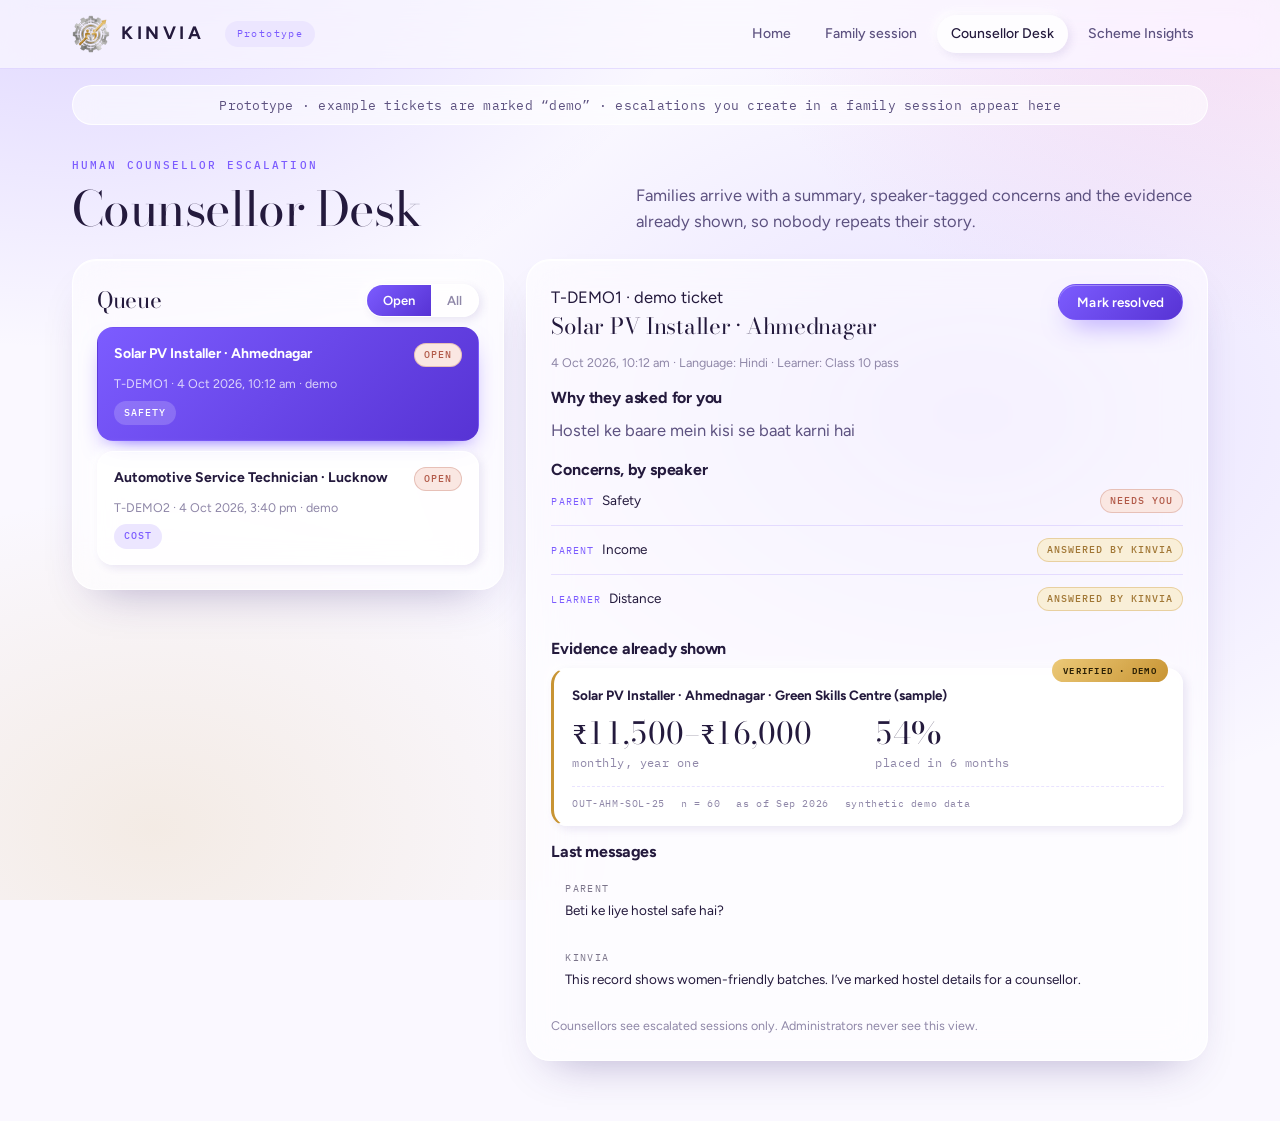
==== frontend/desk.html @ e2ce08ab "feat: Kinvia product site Installable PWA with four surfaces: product overview, family session, coun" ====
<!doctype html>
<html lang="en">
<head>
<meta charset="utf-8">
<meta name="viewport" content="width=device-width, initial-scale=1, viewport-fit=cover">
<title>Counsellor Desk · Kinvia</title>
<meta name="theme-color" content="#7c5cff">
<link rel="icon" href="icon.svg" type="image/svg+xml">
<link rel="apple-touch-icon" href="logo-mark.png">
<link rel="manifest" href="manifest.webmanifest">
<link rel="preconnect" href="https://fonts.googleapis.com">
<link rel="preconnect" href="https://fonts.gstatic.com" crossorigin>
<link rel="stylesheet" href="https://fonts.googleapis.com/css2?family=Bodoni+Moda:ital,opsz,wght@0,6..96,400..600;1,6..96,400..500&family=Figtree:wght@400;500;600;700;800&family=Mukta:wght@400;500;600&family=Tiro+Devanagari+Hindi&family=IBM+Plex+Mono:wght@400;500&display=swap">
<link rel="stylesheet" href="styles.css?v=17">
</head>
<body>
<header class="topbar">
  <div class="wrap">
    <a class="brand" href="index.html" aria-label="Kinvia home"><img src="logo-mark.png" alt="" width="38" height="38"><span class="brand-name">Kinvia</span></a>
    <span class="badge">Prototype</span>
    <nav class="nav" aria-label="Main">
      <a href="index.html">Home</a>
      <a href="try.html">Family session</a>
      <a href="desk.html" aria-current="page">Counsellor Desk</a>
      <a href="insights.html">Scheme Insights</a>
    </nav>
  </div>
</header>
<p class="prototype-note">Prototype · example tickets are marked “demo” · escalations you create in a family session appear here</p>

<main class="wrap">
  <div class="app-head">
    <div><p class="label">Human counsellor escalation</span><h1>Counsellor Desk</h1></div>
    <p class="muted" style="max-width:52ch">Families arrive with a summary, speaker-tagged concerns and the evidence already shown, so nobody repeats their story.</p>
  </div>
  <div class="desk">
    <section class="panel" aria-labelledby="q-h">
      <div style="display:flex;justify-content:space-between;align-items:center;gap:8px;margin-bottom:10px">
        <h2 id="q-h" style="margin:0">Queue</h2>
        <div class="lang-switch" role="group" aria-label="Filter">
          <button type="button" data-filter="open" aria-pressed="true">Open</button>
          <button type="button" data-filter="all" aria-pressed="false">All</button>
        </div>
      </div>
      <div class="tickets" id="tickets"></div>
    </section>
    <section class="panel" id="detail" aria-live="polite"></section>
  </div>
</main>
<script src="data.js?v=10"></script>
<script src="icons.js?v=10"></script>
<script src="desk.js?v=10"></script>
</body>
</html>
---- frontend/styles.css ----
/* ==========================================================================
   Kinvia — design system
   Palette: the lavender / violet direction from the references — soft mesh
   ground, frosted glass, with the warm gold of the Kinvia mark.
   Craft rules that keep it out of template territory:
     · GOLD MEANS VERIFIED. Never decoration.
     · Glass only where something sits behind it.
     · Soft extrude only on things you touch or read a number from.
     · Structure varies — ruled strips, editorial columns, tables — instead
       of ten identical card grids.
   Type: Bodoni Moda (high-contrast display) over Figtree (geometric UI).
   ========================================================================== */
:root {
  /* lavender ground */
  --lav-50:  #faf8ff;
  --lav-100: #f3effd;
  --lav-200: #e9e2fa;
  --lav-300: #d7cbf5;

  /* ink */
  --ink:   #241a3d;
  --ink-2: #5d5280;
  --ink-3: #8f87a8;

  /* on deep violet */
  --pale:   #f4f0ff;
  --pale-2: #c4b8e4;
  --pale-3: #938ab4;

  /* accents */
  --violet:      #7c5cff;
  --violet-deep: #5733d4;
  --violet-soft: #ece6ff;
  --plum-900:    #1b1038;
  --plum-800:    #251648;
  --plum-700:    #33205f;
  --rose:        #e79ad8;
  --rose-soft:   #fcebf8;
  --gold:        #c89433;
  --gold-hi:     #ecc978;
  --gold-soft:   #f9efd8;
  --clay:        #b25a49;
  --clay-soft:   #fae7e2;

  --rule:      rgba(124, 92, 255, .17);
  --rule-dark: rgba(196, 184, 228, .18);

  --display: "Bodoni Moda", "Tiro Devanagari Hindi", Georgia, serif;
  --body: "Figtree", "Mukta", "Noto Sans Devanagari", system-ui, sans-serif;
  --mono: "IBM Plex Mono", ui-monospace, Consolas, monospace;

  --r-sm: 10px;
  --r-md: 16px;
  --r-lg: 24px;
  --r-xl: 34px;
  --gutter: clamp(18px, 4.5vw, 52px);
  --maxw: 1240px;
  --ease: cubic-bezier(.2, .8, .2, 1);

  /* frosted glass — panels with the mesh behind them */
  --glass:        rgba(255, 255, 255, .56);
  --glass-strong: rgba(255, 255, 255, .78);
  --glass-edge:   rgba(255, 255, 255, .9);
  --glass-shadow: inset 0 1px 0 rgba(255,255,255,.85), 0 22px 44px -26px rgba(60, 38, 120, .42);

  /* soft extrude — light top-left, shadow bottom-right */
  --neu:       6px 6px 18px rgba(86, 60, 160, .13), -6px -6px 16px rgba(255, 255, 255, .92);
  --neu-sm:    3px 3px 9px rgba(86, 60, 160, .12), -3px -3px 8px rgba(255, 255, 255, .9);
  --neu-inset: inset 3px 3px 8px rgba(86, 60, 160, .14), inset -3px -3px 8px rgba(255, 255, 255, .86);
}

@media (prefers-color-scheme: dark) {
  :root:not([data-theme="light"]) {
    --lav-50: #140c28; --lav-100: #1a1033; --lav-200: #241744; --lav-300: #33215e;
    --ink: #f0ebff; --ink-2: #bdb0e2; --ink-3: #8d82b2;
    --violet: #a98cff; --violet-deep: #8a68ff; --violet-soft: #2a1a55;
    --rose: #f0abe2; --rose-soft: #3a1f38;
    --gold: #e0b65a; --gold-hi: #f1d79a; --gold-soft: #3a2d12;
    --clay: #d98570; --clay-soft: #3d201b;
    --rule: rgba(169, 140, 255, .22);
    --glass: rgba(52, 34, 104, .5); --glass-strong: rgba(58, 38, 116, .72); --glass-edge: rgba(180, 152, 255, .17);
    --glass-shadow: inset 0 1px 0 rgba(255,255,255,.07), 0 22px 44px -26px rgba(0, 0, 0, .8);
    --neu: 6px 6px 18px rgba(0,0,0,.45), -6px -6px 16px rgba(255,255,255,.035);
    --neu-sm: 3px 3px 9px rgba(0,0,0,.42), -3px -3px 8px rgba(255,255,255,.03);
    --neu-inset: inset 3px 3px 8px rgba(0,0,0,.46), inset -3px -3px 8px rgba(255,255,255,.035);
    color-scheme: dark;
  }
}
:root[data-theme="dark"] {
  --lav-50:#140c28; --lav-100:#1a1033; --lav-200:#241744; --lav-300:#33215e;
  --ink:#f0ebff; --ink-2:#bdb0e2; --ink-3:#8d82b2;
  --violet:#a98cff; --violet-deep:#8a68ff; --violet-soft:#2a1a55;
  --rose:#f0abe2; --rose-soft:#3a1f38;
  --gold:#e0b65a; --gold-hi:#f1d79a; --gold-soft:#3a2d12;
  --clay:#d98570; --clay-soft:#3d201b;
  --rule: rgba(169,140,255,.22);
  --glass: rgba(52,34,104,.5); --glass-strong: rgba(58,38,116,.72); --glass-edge: rgba(180,152,255,.17);
  --glass-shadow: inset 0 1px 0 rgba(255,255,255,.07), 0 22px 44px -26px rgba(0,0,0,.8);
  --neu: 6px 6px 18px rgba(0,0,0,.45), -6px -6px 16px rgba(255,255,255,.035);
  --neu-sm: 3px 3px 9px rgba(0,0,0,.42), -3px -3px 8px rgba(255,255,255,.03);
  --neu-inset: inset 3px 3px 8px rgba(0,0,0,.46), inset -3px -3px 8px rgba(255,255,255,.035);
  color-scheme: dark;
}

/* ---------- base ---------- */
* { box-sizing: border-box; }
[hidden] { display: none !important; }
html { -webkit-text-size-adjust: 100%; }
body {
  margin: 0; color: var(--ink); font-family: var(--body); font-size: 16.5px; line-height: 1.62;
  -webkit-font-smoothing: antialiased; background: var(--lav-50);
  background-image:
    radial-gradient(1000px 680px at 6% -8%,  color-mix(in srgb, var(--violet) 24%, transparent), transparent 62%),
    radial-gradient(820px 560px at 97% 0%,   color-mix(in srgb, var(--rose) 28%, transparent),   transparent 60%),
    radial-gradient(900px 620px at 76% 46%,  color-mix(in srgb, var(--violet) 15%, transparent), transparent 64%),
    radial-gradient(760px 540px at 12% 92%,  color-mix(in srgb, var(--gold) 13%, transparent),   transparent 62%);
  background-attachment: fixed; background-repeat: no-repeat;
}
img, svg { max-width: 100%; }
a { color: inherit; }
p { margin: 0; }
:focus-visible { outline: 2px solid var(--violet); outline-offset: 3px; border-radius: 6px; }
h1, h2, h3, h4 { margin: 0; font-family: var(--display); font-weight: 400; line-height: 1.06; letter-spacing: -.012em; text-wrap: balance; }
.wrap { max-width: var(--maxw); margin: 0 auto; padding-inline: var(--gutter); }

.label { font-family: var(--mono); font-size: 10.5px; font-weight: 500; letter-spacing: .2em; text-transform: uppercase; color: var(--violet); }
.label-gold { color: var(--gold); }
.muted { color: var(--ink-2); }
.tiny { font-size: 12.5px; color: var(--ink-3); line-height: 1.55; }
.mono { font-family: var(--mono); }
.rule { height: 1px; background: var(--rule); border: 0; margin: 0; }
.hi { font-family: "Tiro Devanagari Hindi", serif; }

/* deep violet blocks */
.dark { color: var(--pale);
  background: var(--plum-900);
  background-image: radial-gradient(1100px 520px at 80% -22%, rgba(200,148,51,.14), transparent 58%),
                    radial-gradient(900px 520px at 6% 112%, rgba(231,154,216,.14), transparent 60%),
                    radial-gradient(800px 500px at 44% 50%, rgba(124,92,255,.2), transparent 66%); }
.dark h1, .dark h2, .dark h3, .dark h4 { color: var(--pale); }
.dark .muted { color: var(--pale-2); }
.dark .tiny { color: var(--pale-3); }
.dark .label { color: var(--rose); }
.dark .rule { background: var(--rule-dark); }

/* ---------- top bar ---------- */
.topbar { position: sticky; top: 0; z-index: 30;
  background: color-mix(in srgb, var(--lav-50) 72%, transparent);
  -webkit-backdrop-filter: blur(18px) saturate(160%); backdrop-filter: blur(18px) saturate(160%);
  border-bottom: 1px solid var(--rule); }
.topbar .wrap { display: flex; align-items: center; gap: 20px; flex-wrap: wrap; min-height: 68px; }
.brand { display: inline-flex; align-items: center; gap: 11px; text-decoration: none; }
.brand img { width: 38px; height: 38px; display: block; }
.brand-name { font-family: var(--body); font-size: 18px; font-weight: 700; letter-spacing: .2em; text-transform: uppercase; }
.badge { font-family: var(--mono); font-size: 10px; letter-spacing: .14em; color: var(--violet); padding: 5px 12px;
  border-radius: 999px; background: var(--violet-soft); white-space: nowrap; }
.nav { display: flex; gap: 6px; margin-left: auto; flex-wrap: wrap; align-items: center; }
.nav a { white-space: nowrap; text-decoration: none; color: var(--ink-2); font-size: 14px; font-weight: 500;
  padding: 8px 14px; border-radius: 999px; transition: all .2s var(--ease); }
.nav a:hover { color: var(--ink); background: var(--glass-strong); }
.nav a[aria-current="page"] { color: var(--ink); background: var(--glass-strong); box-shadow: var(--neu-sm); }
.prototype-note { margin: 16px auto 0; max-width: calc(var(--maxw) - 2 * var(--gutter)); border-radius: 999px;
  background: var(--glass); -webkit-backdrop-filter: blur(14px); backdrop-filter: blur(14px);
  border: 1px solid var(--glass-edge); color: var(--ink-2); font-size: 12.5px; text-align: center;
  padding: 9px 20px; font-family: var(--mono); letter-spacing: .02em; }

/* ---------- buttons ---------- */
.btn { display: inline-flex; align-items: center; gap: 10px; font: 600 15px var(--body); letter-spacing: .01em;
  padding: 13px 26px; border: 1px solid transparent; cursor: pointer; text-decoration: none; border-radius: 999px;
  transition: transform .2s var(--ease), box-shadow .2s var(--ease), background .2s var(--ease); }
.btn:active { transform: translateY(1px) scale(.995); }
.btn-primary { background: linear-gradient(135deg, var(--violet), var(--violet-deep)); color: #fff;
  box-shadow: 0 12px 28px -12px var(--violet), inset 0 1px 0 rgba(255,255,255,.3); }
.btn-primary:hover { transform: translateY(-2px); box-shadow: 0 20px 36px -14px var(--violet), inset 0 1px 0 rgba(255,255,255,.35); }
.btn-ghost { border-color: var(--glass-edge); background: var(--glass-strong); color: var(--ink);
  -webkit-backdrop-filter: blur(12px); backdrop-filter: blur(12px); box-shadow: var(--neu-sm); }
.btn-ghost:hover { transform: translateY(-2px); }
.dark .btn-ghost { background: rgba(255,255,255,.08); border-color: rgba(255,255,255,.18); color: var(--pale); box-shadow: none; }
.dark .btn-ghost:hover { background: rgba(255,255,255,.14); }
.btn-ink { background: var(--ink); color: var(--lav-50); }
.btn-sm { padding: 9px 18px; font-size: 13.5px; }

.chip { display: inline-flex; align-items: center; gap: 7px; border: 1px solid var(--glass-edge); background: var(--glass-strong);
  color: var(--ink-2); border-radius: 999px; padding: 8px 15px; font: 500 13.5px var(--body); cursor: pointer;
  box-shadow: var(--neu-sm); transition: all .18s var(--ease); }
.chip:hover { color: var(--ink); transform: translateY(-1px); }
.chip[aria-pressed="true"] { background: linear-gradient(135deg, var(--violet), var(--violet-deep)); color: #fff;
  border-color: transparent; box-shadow: 0 8px 18px -8px var(--violet); }
.chip svg { width: 15px; height: 15px; flex: none; }

/* status marks — gold = verified, clay = open */
.tag { display: inline-flex; align-items: center; gap: 5px; font-family: var(--mono); font-size: 10px; letter-spacing: .1em;
  text-transform: uppercase; padding: 4px 10px; border-radius: 999px; white-space: nowrap; font-weight: 500; }
.tag-leaf { color: color-mix(in srgb, var(--gold) 76%, var(--ink)); background: var(--gold-soft); box-shadow: inset 0 0 0 1px color-mix(in srgb, var(--gold) 34%, transparent); }
.tag-verm { color: var(--clay); background: var(--clay-soft); box-shadow: inset 0 0 0 1px color-mix(in srgb, var(--clay) 28%, transparent); }
.tag-mari { color: var(--violet); background: var(--violet-soft); }
.tag-ink { color: var(--ink-3); background: transparent; box-shadow: inset 0 0 0 1px var(--rule); }
.dark .tag-leaf { color: var(--gold-hi); background: rgba(200,148,51,.16); }
.dark .tag-mari { color: var(--pale-2); background: rgba(255,255,255,.1); }
.dark .tag-ink { color: var(--pale-3); box-shadow: inset 0 0 0 1px var(--rule-dark); }
.bubble .tag { white-space: normal; }

/* ---------- hero ---------- */
.hero { position: relative; overflow: hidden; }
.hero .wrap { position: relative; z-index: 1; display: grid; grid-template-columns: minmax(0, 1fr) minmax(0, 1.04fr);
  gap: 48px; align-items: center; padding-block: clamp(46px, 7vw, 94px) clamp(42px, 6vw, 82px); }
.hero-watermark { position: absolute; right: -6%; top: 50%; translate: 0 -50%; width: min(620px, 52vw); opacity: .035; pointer-events: none; z-index: 0; }
.hero h1 { font-size: clamp(2.7rem, 1.4rem + 5vw, 5.2rem); line-height: 1; font-weight: 400; }
.hero h1 em { font-style: italic; font-weight: 400;
  background: linear-gradient(100deg, var(--rose), var(--gold-hi) 55%, var(--violet));
  -webkit-background-clip: text; background-clip: text; color: transparent; }
.hero .hindi-line { font-family: "Tiro Devanagari Hindi", serif; font-size: 1.24rem; color: var(--pale-2); margin-top: 16px; }
.hero .lede { font-size: 1.05rem; color: var(--pale-2); max-width: 53ch; margin-top: 20px; }
.hero .cta { display: flex; gap: 14px; flex-wrap: wrap; margin-top: 32px; }
.hero .meta { display: flex; gap: 8px; flex-wrap: wrap; margin-top: 36px; }
.hero .meta span { font-family: var(--mono); font-size: 10px; letter-spacing: .12em; text-transform: uppercase;
  color: var(--pale-2); background: rgba(255,255,255,.07); border: 1px solid rgba(255,255,255,.12);
  border-radius: 999px; padding: 6px 13px; }

/* hero artwork — line-drawn family around the phone */
.hero-art { position: relative; display: grid; justify-items: end; align-items: center; isolation: isolate; }
.family-art { position: absolute; left: -3%; top: 54%; translate: 0 -50%; width: 76%; max-width: none; height: auto; z-index: 0; pointer-events: none; }
.family-art .fa-line { stroke: var(--pale-2); stroke-width: 2.4; opacity: .88; vector-effect: non-scaling-stroke; }
.family-art .fa-soft { stroke: var(--pale-3); opacity: .6; }
.family-art .fa-gold { stroke: var(--gold-hi); opacity: .85; }
.hero-art .phone { position: relative; z-index: 1; margin-inline: 0; }

/* phone — real glass over the mesh */
.phone { width: min(300px, 100%); margin-inline: auto; padding: 10px; border-radius: 38px;
  background: linear-gradient(160deg, rgba(255,255,255,.3), rgba(231,154,216,.16) 46%, rgba(200,148,51,.18));
  box-shadow: inset 0 1px 0 rgba(255,255,255,.4), 0 50px 90px -38px rgba(0,0,0,.7); }
.phone-screen { background: rgba(255,255,255,.1); -webkit-backdrop-filter: blur(26px) saturate(170%); backdrop-filter: blur(26px) saturate(170%);
  border: 1px solid rgba(255,255,255,.16); color: var(--pale); border-radius: 30px; min-height: 452px; padding: 15px 13px;
  display: flex; flex-direction: column; gap: 9px; overflow: hidden; }
.phone-head { display: flex; align-items: center; justify-content: space-between; font-size: 11px; color: var(--pale-2);
  padding-bottom: 11px; border-bottom: 1px solid rgba(255,255,255,.14); font-family: var(--mono); letter-spacing: .1em; text-transform: uppercase; }
.phone-head b { font-family: var(--body); font-weight: 700; font-size: 13px; letter-spacing: .2em; color: #fff; }
.bubble { max-width: 88%; padding: 11px 14px; border-radius: 16px; font-size: 13.5px; line-height: 1.5; animation: rise .45s var(--ease) both; }
.bubble .who { display: block; font-family: var(--mono); font-size: 9.5px; letter-spacing: .14em; text-transform: uppercase; opacity: .6; margin-bottom: 4px; }
.phone .bubble.parent, .phone .bubble.learner { align-self: flex-end; background: rgba(255,255,255,.16); border-bottom-right-radius: 5px; }
.phone .bubble.kinvia { align-self: flex-start; background: rgba(27,16,56,.42); border-bottom-left-radius: 5px; border-left: 2px solid var(--gold-hi); }
@keyframes rise { from { opacity: 0; transform: translateY(9px); } to { opacity: 1; transform: none; } }
@media (prefers-reduced-motion: reduce) { .bubble { animation: none; } }

/* ---------- sections ---------- */
.section { padding-block: clamp(52px, 7vw, 98px); }
.section-head { display: grid; gap: 14px; max-width: 720px; margin-bottom: 44px; }
.section-head h2 { font-size: clamp(2rem, 1.3rem + 2.6vw, 3.3rem); }
.section-head h2 em { font-style: italic; color: var(--violet); }
.dark .section-head h2 em { color: var(--gold-hi); }
.section-head p { color: var(--ink-2); font-size: 1.02rem; max-width: 60ch; }

/* metric strip — glass tiles, display-face numerals */
.proof { display: grid; grid-template-columns: repeat(4, minmax(0, 1fr)); gap: 16px; }
.proof > div { border-radius: var(--r-lg); padding: 26px 24px; display: grid; gap: 9px; align-content: start;
  background: var(--glass); -webkit-backdrop-filter: blur(20px) saturate(150%); backdrop-filter: blur(20px) saturate(150%);
  border: 1px solid var(--glass-edge); box-shadow: var(--glass-shadow); transition: transform .25s var(--ease), box-shadow .25s var(--ease); }
.proof > div:hover { transform: translateY(-4px); box-shadow: inset 0 1px 0 rgba(255,255,255,.85), 0 32px 54px -28px rgba(60,38,120,.5); }
.proof .num { font-family: var(--display); font-size: clamp(2.5rem, 1.9rem + 2.1vw, 3.7rem); line-height: .98; font-weight: 400;
  font-variant-numeric: tabular-nums; color: var(--ink); }
.proof .num small { font-size: .42em; color: var(--violet); }
.proof p { font-size: 14px; color: var(--ink-2); }
.proof a { font-family: var(--mono); font-size: 10px; letter-spacing: .1em; text-transform: uppercase; color: var(--violet); text-decoration: none; }
.proof a:hover { text-decoration: underline; text-underline-offset: 3px; }

/* editorial two-column, hanging numbers */
.split { display: grid; grid-template-columns: repeat(2, minmax(0, 1fr)); gap: 0; border-top: 1px solid var(--rule); }
.split > section { padding: 34px 38px 34px 0; }
.split > section + section { padding-left: 38px; border-left: 1px solid var(--rule); }
.split h3 { font-size: 1.8rem; margin: 12px 0 22px; }
.split ol { margin: 0; padding: 0; list-style: none; display: grid; counter-reset: li; }
.split li { display: grid; grid-template-columns: 36px minmax(0, 1fr); gap: 14px; padding: 15px 0; border-top: 1px solid var(--rule); font-size: 14.5px; color: var(--ink-2); }
.split li:first-child { border-top: 0; padding-top: 0; }
.split li::before { content: counter(li, decimal-leading-zero); counter-increment: li; font-family: var(--mono); font-size: 10px;
  color: var(--violet); padding-top: 4px; letter-spacing: .08em; }
.split li b { display: block; color: var(--ink); font-weight: 700; font-size: 15px; margin-bottom: 2px; }

/* workflow — one rule, five markers */
.steps { display: grid; grid-template-columns: repeat(5, minmax(0, 1fr)); position: relative; border-top: 1px solid var(--rule); counter-reset: st; }
.steps::before { content: ""; position: absolute; top: -1px; left: 0; width: 100%; height: 1px;
  background: linear-gradient(90deg, var(--violet), var(--rose) 55%, var(--gold)); }
.step { padding: 26px 24px 30px 0; display: grid; gap: 10px; align-content: start; border-right: 1px solid var(--rule); position: relative; }
.step:last-child { border-right: 0; }
.step + .step { padding-left: 24px; }
.step::before { counter-increment: st; content: counter(st, decimal-leading-zero); font-family: var(--mono); font-size: 10px; letter-spacing: .14em; color: var(--violet); }
.step::after { content: ""; position: absolute; top: -5px; left: 0; width: 9px; height: 9px; border-radius: 50%;
  background: var(--violet); box-shadow: 0 0 0 4px color-mix(in srgb, var(--violet) 18%, transparent); }
.step + .step::after { left: 24px; }
.step h3 { font-size: 1.45rem; }
.step p { font-size: 13.5px; color: var(--ink-2); }

/* feature grid — deliberately unequal */
.bento { display: grid; grid-template-columns: repeat(6, minmax(0, 1fr)); gap: 16px; }
.tile { border-radius: var(--r-lg); padding: 30px; display: grid; gap: 14px; align-content: start; min-width: 0;
  background: var(--glass); -webkit-backdrop-filter: blur(20px) saturate(150%); backdrop-filter: blur(20px) saturate(150%);
  border: 1px solid var(--glass-edge); box-shadow: var(--glass-shadow); transition: transform .25s var(--ease); }
.tile:hover { transform: translateY(-3px); }
.tile h3 { font-size: 1.75rem; }
.tile p { color: var(--ink-2); font-size: 14.5px; }
.tile.wide { grid-column: span 4; }
.tile.narrow { grid-column: span 2; }
.tile.half { grid-column: span 3; }
.tile.ink { background: linear-gradient(150deg, var(--plum-700), var(--plum-900)); color: var(--pale); border-color: rgba(255,255,255,.1); }
.tile.ink h3 { color: var(--pale); } .tile.ink p { color: var(--pale-2); }
.tile.ink .label { color: var(--rose); }
.tile .why { font-family: var(--mono); font-size: 11px; line-height: 1.6; color: var(--ink-3); border-top: 1px dashed var(--rule); padding-top: 13px; }
.tile.ink .why { color: var(--pale-3); border-color: rgba(255,255,255,.16); }
.stack { display: grid; grid-template-columns: repeat(2, minmax(0, 1fr)); gap: 16px; }
.stack .tile ul { margin: 0; padding-left: 18px; color: var(--ink-2); font-size: 14px; display: grid; gap: 7px; }
.stack .tile.ink ul { color: var(--pale-2); }

/* evidence — the stamped record */
.evidence { position: relative; border-radius: var(--r-md); border: 1px solid var(--glass-edge); border-left: 3px solid var(--gold);
  padding: 16px 18px 13px; display: grid; gap: 11px; color: var(--ink);
  background: var(--glass-strong); -webkit-backdrop-filter: blur(14px); backdrop-filter: blur(14px); box-shadow: var(--neu-sm); }
.dark .evidence, .tile.ink .evidence { background: rgba(255,255,255,.07); color: var(--pale); border-color: rgba(255,255,255,.12); border-left-color: var(--gold-hi); box-shadow: none; }
.evidence .ev-head { display: flex; justify-content: space-between; gap: 10px 14px; align-items: baseline; flex-wrap: wrap; padding-right: 84px; }
.evidence .ev-title { font-weight: 700; font-size: 13.5px; }
.evidence .ev-figs { display: grid; grid-template-columns: repeat(2, minmax(0, 1fr)); gap: 14px; }
.evidence .ev-fig b { font-family: var(--display); font-weight: 400; font-size: 1.9rem; line-height: 1; font-variant-numeric: tabular-nums; display: block; }
.evidence .ev-fig span { font-size: 11.5px; color: var(--ink-3); font-family: var(--mono); letter-spacing: .04em; }
.tile.ink .evidence .ev-fig span, .dark .evidence .ev-fig span { color: var(--pale-3); }
.evidence .ev-src { font-family: var(--mono); font-size: 10px; letter-spacing: .06em; color: var(--ink-3); border-top: 1px dashed var(--rule); padding-top: 9px; display: flex; flex-wrap: wrap; gap: 4px 16px; }
.tile.ink .evidence .ev-src, .dark .evidence .ev-src { color: var(--pale-3); border-color: rgba(255,255,255,.16); }
.evidence .seal { position: absolute; right: 14px; top: -10px; background: linear-gradient(135deg, var(--gold-hi), var(--gold));
  color: #2a1f05; font-family: var(--mono); font-size: 9px; letter-spacing: .14em; padding: 4px 11px; border-radius: 999px; font-weight: 600; }
.evidence.missing { border-left-color: var(--clay); }
.evidence.missing .seal { background: var(--clay); color: #fff; }

/* trust card */
.trust { border-radius: var(--r-lg); overflow: hidden; background: var(--glass-strong);
  -webkit-backdrop-filter: blur(18px); backdrop-filter: blur(18px); border: 1px solid var(--glass-edge); box-shadow: var(--glass-shadow); }
.trust-top { background: linear-gradient(135deg, var(--violet-deep), var(--plum-800) 60%, var(--plum-900));
  color: var(--pale); padding: 22px 26px; display: flex; justify-content: space-between; gap: 12px; align-items: end; flex-wrap: wrap;
  border-bottom: 2px solid var(--gold); }
.trust-top h3 { font-size: 1.8rem; color: #fff; }
.trust-top .label { color: var(--gold-hi); }
.trust-body { padding: 22px 26px; display: grid; }
.trust-row { display: grid; grid-template-columns: 150px minmax(0, 1fr); gap: 16px; font-size: 14px; padding: 12px 0; border-top: 1px solid var(--rule); }
.trust-row:first-child { border-top: 0; padding-top: 0; }
.trust-row > span:first-child { font-family: var(--mono); font-size: 10px; letter-spacing: .14em; text-transform: uppercase; color: var(--violet); padding-top: 3px; }
.trust-foot { border-top: 1px solid var(--rule); padding: 13px 26px; font-family: var(--mono); font-size: 10px; letter-spacing: .06em;
  color: var(--ink-3); display: flex; justify-content: space-between; flex-wrap: wrap; gap: 8px; }

/* surfaces */
.surfaces { display: grid; grid-template-columns: repeat(3, minmax(0, 1fr)); gap: 16px; }
.surface { border-radius: var(--r-lg); padding: 30px; display: grid; gap: 13px; text-decoration: none; align-content: start;
  background: var(--glass); -webkit-backdrop-filter: blur(20px); backdrop-filter: blur(20px);
  border: 1px solid var(--glass-edge); box-shadow: var(--glass-shadow); transition: transform .25s var(--ease), box-shadow .25s var(--ease); }
.surface:hover { transform: translateY(-5px); box-shadow: inset 0 1px 0 rgba(255,255,255,.85), 0 34px 58px -28px rgba(60,38,120,.52); }
.surface h3 { font-size: 1.8rem; }
.surface p { color: var(--ink-2); font-size: 14.5px; }
.surface .go { font-weight: 700; font-size: 13.5px; color: var(--violet); }

/* pull quotes */
.voices { display: grid; grid-template-columns: repeat(3, minmax(0, 1fr)); gap: 0; border-top: 1px solid var(--rule-dark); }
.voice { padding: 34px 32px 34px 0; display: grid; gap: 18px; align-content: start; border-right: 1px solid var(--rule-dark); }
.voice:last-child { border-right: 0; }
.voice + .voice { padding-left: 32px; }
.voice blockquote { margin: 0; font-family: var(--display); font-size: 1.24rem; line-height: 1.44; font-weight: 400; color: var(--pale); text-indent: -.36em; }
.voice cite { font-style: normal; font-size: 12.5px; color: var(--pale-3); display: grid; gap: 3px; border-top: 1px solid var(--rule-dark); padding-top: 14px; }
.voice cite b { color: var(--pale); font-weight: 600; font-size: 13px; }
.voice cite a { color: var(--gold-hi); font-family: var(--mono); font-size: 10px; letter-spacing: .1em; text-transform: uppercase; text-decoration: none; }
.voice cite a:hover { text-decoration: underline; }

/* data table */
.table-wrap { overflow-x: auto; border-radius: var(--r-lg); border: 1px solid var(--glass-edge);
  background: var(--glass); -webkit-backdrop-filter: blur(16px); backdrop-filter: blur(16px); box-shadow: var(--glass-shadow); }
table { border-collapse: collapse; width: 100%; font-size: 14px; }
th, td { text-align: left; padding: 14px 18px; border-bottom: 1px solid var(--rule); vertical-align: top; }
th { font-family: var(--mono); font-size: 10px; letter-spacing: .14em; text-transform: uppercase; color: var(--violet); font-weight: 500;
  background: color-mix(in srgb, var(--violet) 8%, transparent); }
tr:last-child td { border-bottom: 0; }
td.n { font-family: var(--mono); color: var(--ink-3); width: 54px; font-size: 11px; letter-spacing: .06em; }
td b { font-weight: 700; }

/* principles */
.principles { display: grid; grid-template-columns: repeat(3, minmax(0, 1fr)); gap: 0; border-top: 1px solid var(--rule); }
.principles > div { padding: 24px 26px 26px 0; display: grid; gap: 8px; align-content: start; border-right: 1px solid var(--rule); border-bottom: 1px solid var(--rule); }
.principles > div:nth-child(3n) { border-right: 0; }
.principles > div:nth-child(3n+2), .principles > div:nth-child(3n) { padding-left: 26px; }
.principles h4 { font-size: 1.3rem; }
.principles p { font-size: 13.5px; color: var(--ink-2); }

/* footer */
.footer { padding-block: 0 44px; }
.footer .wrap { display: grid; grid-template-columns: 1.5fr 1fr 1fr; gap: 42px; border-radius: var(--r-xl);
  padding: 44px var(--gutter); color: var(--pale-2);
  background: linear-gradient(150deg, var(--plum-700), var(--plum-900));
  box-shadow: 0 34px 64px -34px rgba(60,38,120,.6); }
.footer img { width: 190px; margin-bottom: 18px; }
.footer h4 { color: var(--pale); font-size: 10.5px; font-family: var(--mono); letter-spacing: .18em; text-transform: uppercase; margin-bottom: 14px; font-weight: 500; }
.footer a { color: var(--pale-2); text-decoration: none; }
.footer a:hover { color: var(--gold-hi); }
.footer ul { list-style: none; margin: 0; padding: 0; display: grid; gap: 8px; font-size: 14px; }
.footer p { font-size: 14px; }
.footer .tiny { color: var(--pale-3) !important; }
.footer-base { border-top: 1px solid rgba(255,255,255,.14); margin-top: 40px; padding-top: 22px; display: flex; justify-content: space-between; gap: 16px; flex-wrap: wrap; }

/* ---------- app shell ---------- */
.app-head { padding-block: 32px 24px; display: flex; justify-content: space-between; gap: 18px; align-items: end; flex-wrap: wrap; }
.app-head h1 { font-size: clamp(2rem, 1.4rem + 2.2vw, 3rem); margin-top: 10px; }
.panel { border-radius: var(--r-lg); padding: 24px; min-width: 0; background: var(--glass);
  -webkit-backdrop-filter: blur(20px) saturate(150%); backdrop-filter: blur(20px) saturate(150%);
  border: 1px solid var(--glass-edge); box-shadow: var(--glass-shadow); }
.panel h2 { font-size: 1.4rem; margin-bottom: 14px; }
.panel h3 { font-size: 1rem; font-weight: 700; font-family: var(--body); margin-bottom: 10px; }

.session { display: grid; grid-template-columns: minmax(0, 1.55fr) minmax(0, 1fr); gap: 22px; align-items: start; padding-bottom: 60px; }
.chat { display: flex; flex-direction: column; height: min(74vh, 790px); padding: 0; overflow: hidden; }
.chat-top { display: flex; flex-wrap: wrap; gap: 12px; align-items: center; justify-content: space-between; padding: 15px 18px; border-bottom: 1px solid var(--rule); }
.speakers { display: flex; gap: 8px; flex-wrap: wrap; }
.log { flex: 1; overflow-y: auto; padding: 22px 20px; display: flex; flex-direction: column; gap: 16px; }
.log .bubble { font-size: 14.5px; max-width: 84%; border-radius: 16px; padding: 13px 16px; }
.log .bubble.kinvia { max-width: 94%; background: var(--glass-strong); border: 1px solid var(--glass-edge);
  border-left: 3px solid var(--gold); border-bottom-left-radius: 5px; }
.log .bubble.parent, .log .bubble.learner { align-self: flex-end; background: linear-gradient(135deg, var(--violet), var(--violet-deep));
  color: #fff; border-bottom-right-radius: 5px; box-shadow: 0 10px 22px -12px var(--violet); }
.log .meta-row { display: flex; gap: 8px; flex-wrap: wrap; margin-top: 10px; align-items: center; }
.composer { border-top: 1px solid var(--rule); padding: 14px 16px; display: grid; gap: 12px; }
.composer > * { min-width: 0; }
.quick { display: flex; gap: 8px; overflow-x: auto; padding-bottom: 2px; }
.quick .chip { white-space: nowrap; font-size: 13px; padding: 7px 14px; }
.input-row { display: flex; gap: 10px; min-width: 0; }
.input-row input { flex: 1; min-width: 0; width: 100%; font: 400 15px var(--body); padding: 13px 18px; border-radius: 999px;
  border: 1px solid var(--glass-edge); background: var(--glass-strong); color: var(--ink); box-shadow: var(--neu-inset); }
.input-row input::placeholder { color: var(--ink-3); }
.icon-btn { width: 47px; height: 47px; flex: none; border-radius: 50%; border: 1px solid var(--glass-edge);
  background: var(--glass-strong); color: var(--violet); cursor: pointer; display: grid; place-items: center; box-shadow: var(--neu-sm); }
.icon-btn svg { width: 18px; height: 18px; }
.icon-btn:hover { transform: translateY(-1px); }
.icon-btn[aria-pressed="true"] { background: var(--clay); color: #fff; border-color: transparent; }
.side { display: grid; gap: 20px; }
.field { display: grid; gap: 7px; margin-bottom: 16px; }
.field label { font-size: 10px; font-family: var(--mono); letter-spacing: .14em; text-transform: uppercase; color: var(--violet); }
select { font: 400 14.5px var(--body); padding: 11px 14px; border-radius: var(--r-sm); border: 1px solid var(--glass-edge);
  background: var(--glass-strong); color: var(--ink); width: 100%; box-shadow: var(--neu-inset); }
.trade-grid { display: grid; grid-template-columns: repeat(2, minmax(0, 1fr)); gap: 8px; }
.trade-btn { display: flex; gap: 10px; align-items: center; text-align: left; border: 1px solid var(--glass-edge);
  background: var(--glass-strong); color: var(--ink-2); border-radius: var(--r-sm); padding: 12px; cursor: pointer;
  font: 500 13px var(--body); box-shadow: var(--neu-sm); transition: all .18s var(--ease); }
.trade-btn svg { width: 19px; height: 19px; flex: none; color: var(--violet); }
.trade-btn:hover { transform: translateY(-1px); color: var(--ink); }
.trade-grid .trade-btn[aria-pressed="true"] { background: linear-gradient(135deg, var(--violet), var(--violet-deep));
  color: #fff; border-color: transparent; box-shadow: 0 10px 22px -10px var(--violet); }
.trade-grid .trade-btn[aria-pressed="true"] svg { color: var(--gold-hi); }
.objlist { display: grid; }
.objitem { display: flex; flex-wrap: wrap; justify-content: space-between; gap: 6px 10px; align-items: center; font-size: 13.5px;
  padding: 12px 0; border-top: 1px solid var(--rule); }
.objitem:first-child { border-top: 0; padding-top: 0; }
.objitem > * { min-width: 0; }
.objitem .tag { white-space: normal; }
.objitem .who-mark { font-family: var(--mono); font-size: 9.5px; letter-spacing: .12em; text-transform: uppercase; color: var(--violet); margin-right: 8px; }
.path { display: grid; }
.path-step { display: grid; grid-template-columns: 22px minmax(0, 1fr); gap: 12px; align-items: start; padding-bottom: 15px; position: relative; font-size: 13.5px; }
.path-step::before { content: ""; width: 9px; height: 9px; border-radius: 50%; background: linear-gradient(135deg, var(--violet), var(--rose)); margin: 6px 0 0 5px; z-index: 1; }
.path-step:not(:last-child)::after { content: ""; position: absolute; left: 9px; top: 16px; bottom: 0; width: 1.5px; background: var(--rule); }
.conf { display: grid; grid-template-columns: 86px minmax(0, 1fr) 26px; gap: 12px; align-items: center; font-size: 13px; }
.conf input { accent-color: var(--violet); width: 100%; }
.conf b { font-family: var(--mono); font-size: 13px; }
.two-path { display: grid; gap: 12px; }
.bar-row { display: grid; grid-template-columns: 104px minmax(0, 1fr); gap: 12px; align-items: center; font-size: 13px; }
.bar { height: 20px; border-radius: 999px; background: var(--violet-soft); position: relative; overflow: hidden; box-shadow: var(--neu-inset); }
.bar > i { position: absolute; top: 0; bottom: 0; border-radius: 999px; }

/* overlay */
.overlay { position: fixed; inset: 0; z-index: 50; background: rgba(27,16,56,.55);
  -webkit-backdrop-filter: blur(10px); backdrop-filter: blur(10px); display: grid; place-items: center; padding: 18px; }
.dialog { max-width: 580px; width: 100%; padding: 34px; display: grid; gap: 18px; border-radius: var(--r-lg);
  background: var(--glass-strong); -webkit-backdrop-filter: blur(24px) saturate(160%); backdrop-filter: blur(24px) saturate(160%);
  border: 1px solid var(--glass-edge); border-top: 3px solid var(--gold);
  max-height: calc(100vh - 36px); overflow-y: auto; box-shadow: 0 50px 90px -30px rgba(27,16,56,.6); }
.dialog h2 { font-size: 2rem; }
.dialog ul { margin: 0; padding: 0; list-style: none; display: grid; }
.dialog li { color: var(--ink-2); font-size: 14px; padding: 11px 0 11px 22px; border-top: 1px solid var(--rule); position: relative; }
.dialog li::before { content: ""; position: absolute; left: 0; top: 19px; width: 8px; height: 2px; border-radius: 2px; background: var(--violet); }
.dialog .row { display: flex; gap: 10px; flex-wrap: wrap; justify-content: flex-end; }
.lang-switch { display: inline-flex; border-radius: 999px; background: var(--glass-strong); border: 1px solid var(--glass-edge); box-shadow: var(--neu-sm); overflow: hidden; }
.lang-switch button { border: 0; background: transparent; color: var(--ink-3); padding: 8px 16px; font: 600 13px var(--body); cursor: pointer; }
.lang-switch button[data-lang="hi"] { font-family: "Mukta", var(--body); font-size: 14px; padding-block: 6px; }
.lang-switch button[aria-pressed="true"] { background: linear-gradient(135deg, var(--violet), var(--violet-deep)); color: #fff; }

/* desk */
.desk { display: grid; grid-template-columns: minmax(0, .92fr) minmax(0, 1.45fr); gap: 22px; padding-bottom: 60px; align-items: start; }
.tickets { display: grid; gap: 10px; }
.ticket { display: grid; gap: 7px; text-align: left; width: 100%; padding: 15px 16px; cursor: pointer; font: inherit;
  color: var(--ink); border-radius: var(--r-md); background: var(--glass-strong); border: 1px solid var(--glass-edge);
  box-shadow: var(--neu-sm); transition: all .2s var(--ease); }
.ticket:hover { transform: translateY(-2px); }
.ticket[aria-pressed="true"] { background: linear-gradient(135deg, var(--violet), var(--violet-deep)); color: #fff; border-color: transparent; box-shadow: 0 12px 26px -12px var(--violet); }
.ticket[aria-pressed="true"] .tiny { color: rgba(255,255,255,.76) !important; }
.ticket[aria-pressed="true"] .tag-mari { color: #fff; background: rgba(255,255,255,.18); }
.ticket .t-top { display: flex; justify-content: space-between; gap: 10px; font-weight: 700; font-size: 14px; }

/* insights */
.kpis { display: grid; grid-template-columns: repeat(4, minmax(0, 1fr)); gap: 16px; margin-bottom: 24px; }
.kpi { border-radius: var(--r-lg); padding: 22px 24px; display: grid; gap: 4px; background: var(--glass);
  -webkit-backdrop-filter: blur(20px); backdrop-filter: blur(20px); border: 1px solid var(--glass-edge); box-shadow: var(--glass-shadow); }
.kpi b { font-family: var(--display); font-weight: 400; font-size: 2.6rem; line-height: 1; font-variant-numeric: tabular-nums; color: var(--ink); }
.kpi span { font-size: 12.5px; color: var(--ink-2); }
.insights { display: grid; grid-template-columns: minmax(0, 1.28fr) minmax(0, 1fr); gap: 22px; padding-bottom: 60px; align-items: start; }
.heat { display: grid; grid-template-columns: 152px repeat(7, minmax(52px, 1fr)); gap: 4px; font-size: 12.5px; min-width: 620px; }
.heat .h { font-family: var(--mono); font-size: 9.5px; color: var(--violet); text-align: center; padding: 6px 0; letter-spacing: .08em; text-transform: uppercase; }
.heat .d { font-weight: 700; padding: 9px 8px 9px 0; font-size: 13.5px; }
.heat .c { display: grid; place-items: center; padding: 10px 0; font-variant-numeric: tabular-nums; font-weight: 600; font-size: 12.5px; font-family: var(--mono); border-radius: 8px; }
.heat-scroll { overflow-x: auto; }
.hbars { display: grid; }
.hbar { display: grid; grid-template-columns: 112px minmax(0, 1fr) 46px; gap: 14px; align-items: center; font-size: 13.5px; padding: 10px 0; border-top: 1px solid var(--rule); }
.hbar:first-child { border-top: 0; }
.hbar .bar > i { left: 0; background: linear-gradient(90deg, var(--violet), var(--rose)); }
.hbar .v { font-variant-numeric: tabular-nums; text-align: right; color: var(--ink-2); font-family: var(--mono); font-size: 12px; }
.shift { display: grid; }
.shift-row { display: grid; grid-template-columns: 100px minmax(0, 1fr) 76px; gap: 14px; align-items: center; font-size: 13.5px; padding: 13px 0; border-top: 1px solid var(--rule); }
.shift-row:first-child { border-top: 0; }
.shift-track { position: relative; height: 5px; border-radius: 999px; background: var(--violet-soft); box-shadow: var(--neu-inset); }
.shift-track i { position: absolute; top: 0; bottom: 0; border-radius: 999px; background: linear-gradient(90deg, var(--clay), var(--gold)); }
.shift-track b { position: absolute; top: -5px; width: 14px; height: 14px; border-radius: 50%; transform: translateX(-50%); box-shadow: 0 2px 6px rgba(60,38,120,.3); }
.shift-row .mono { font-size: 11.5px; letter-spacing: .04em; }

/* scrollbars */
.quick, .log, .heat-scroll, .table-wrap, .dialog, .tickets { scrollbar-width: thin; scrollbar-color: var(--lav-300) transparent; }
.quick::-webkit-scrollbar, .log::-webkit-scrollbar, .heat-scroll::-webkit-scrollbar, .table-wrap::-webkit-scrollbar { height: 6px; width: 6px; }
.quick::-webkit-scrollbar-thumb, .log::-webkit-scrollbar-thumb, .heat-scroll::-webkit-scrollbar-thumb, .table-wrap::-webkit-scrollbar-thumb { background: var(--lav-300); border-radius: 999px; }

/* ---------- responsive ---------- */
@media (max-width: 1000px) {
  .hero .wrap { grid-template-columns: minmax(0, 1fr); padding-block: 40px 52px; }
  .hero-watermark { display: none; }
  .family-art { position: relative; left: auto; top: auto; translate: none; width: 72%; max-width: 330px; margin: 0 auto -18px; opacity: .8; }
  .hero-art { justify-items: center; }
  .steps { grid-template-columns: repeat(2, minmax(0, 1fr)); }
  .step, .step + .step { padding-left: 0; padding-right: 20px; border-right: 0; border-top: 1px solid var(--rule); padding-top: 26px; }
  .step::after, .step + .step::after { display: none; }
  .steps::before { display: none; }
  .bento, .split, .stack, .surfaces, .principles, .voices { grid-template-columns: minmax(0, 1fr); }
  .tile.wide, .tile.narrow, .tile.half { grid-column: auto; }
  .split > section, .split > section + section, .voice, .voice + .voice, .principles > div { padding-left: 0; padding-right: 0; border-left: 0; border-right: 0; }
  .split > section + section, .voice + .voice { border-top: 1px solid var(--rule); padding-top: 30px; }
  .footer .wrap { grid-template-columns: minmax(0, 1fr); gap: 32px; }
  .proof, .kpis { grid-template-columns: repeat(2, minmax(0, 1fr)); }
  .session, .desk, .insights { grid-template-columns: minmax(0, 1fr); }
  .nav { margin-left: 0; width: 100%; overflow-x: auto; flex-wrap: nowrap; padding-bottom: 8px; }
}
@media (max-width: 560px) {
  .steps, .proof, .kpis { grid-template-columns: minmax(0, 1fr); }
  .trust-row { grid-template-columns: minmax(0, 1fr); gap: 4px; }
  .chat { height: 76vh; }
  .panel, .tile, .surface, .dialog { padding: 20px; }
  .badge { display: none; }
  .hero h1 { font-size: 2.5rem; }
}
@media print {
  .topbar, .prototype-note, .footer, .no-print { display: none !important; }
  body { background: #fff; }
  .panel, .tile, .trust, .dialog, .evidence { box-shadow: none; backdrop-filter: none; -webkit-backdrop-filter: none; }
}
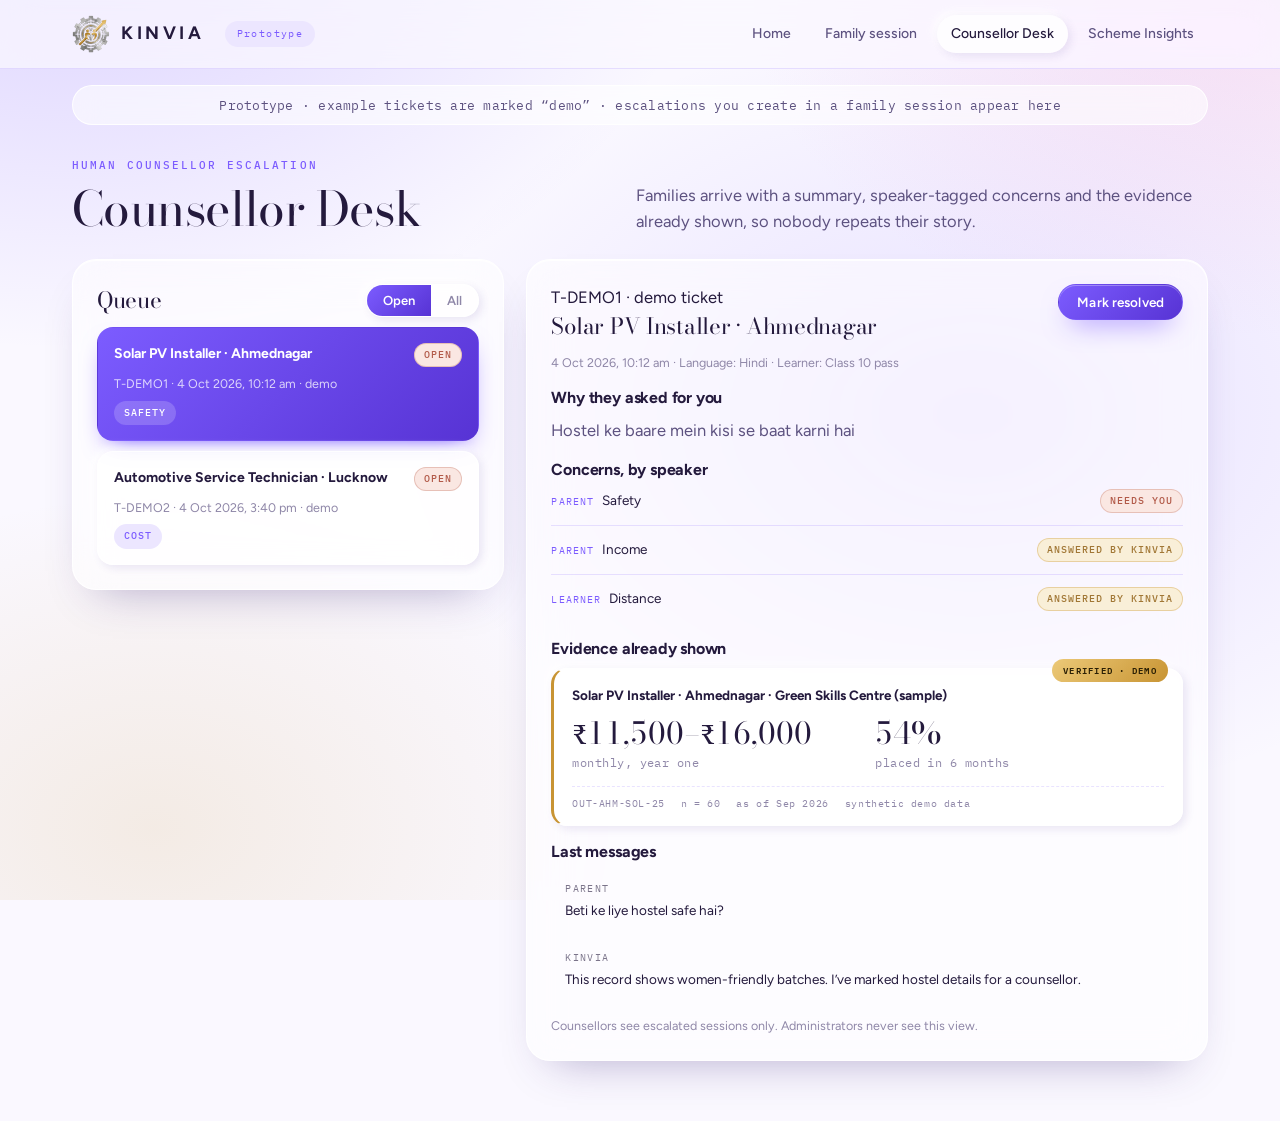
==== commit 7b264cb1: "fix(ui): unblock consent gate on phones; rebuild footer The consent dialog was capped at calc(100vh " ====
--- a/frontend/desk.html
+++ b/frontend/desk.html
@@ -11,7 +11,7 @@
 <link rel="preconnect" href="https://fonts.googleapis.com">
 <link rel="preconnect" href="https://fonts.gstatic.com" crossorigin>
 <link rel="stylesheet" href="https://fonts.googleapis.com/css2?family=Bodoni+Moda:ital,opsz,wght@0,6..96,400..600;1,6..96,400..500&family=Figtree:wght@400;500;600;700;800&family=Mukta:wght@400;500;600&family=Tiro+Devanagari+Hindi&family=IBM+Plex+Mono:wght@400;500&display=swap">
-<link rel="stylesheet" href="styles.css?v=17">
+<link rel="stylesheet" href="styles.css?v=18">
 </head>
 <body>
 <header class="topbar">
--- a/frontend/styles.css
+++ b/frontend/styles.css
@@ -383,19 +383,42 @@
 .principles p { font-size: 13.5px; color: var(--ink-2); }
 
 /* footer */
+/* One plum slab, not two: brand + columns, a credit band, then the base line. */
 .footer { padding-block: 0 44px; }
-.footer .wrap { display: grid; grid-template-columns: 1.5fr 1fr 1fr; gap: 42px; border-radius: var(--r-xl);
-  padding: 44px var(--gutter); color: var(--pale-2);
+.footer .wrap { border-radius: var(--r-xl); padding: 52px var(--gutter) 34px; color: var(--pale-2);
   background: linear-gradient(150deg, var(--plum-700), var(--plum-900));
-  box-shadow: 0 34px 64px -34px rgba(60,38,120,.6); }
-.footer img { width: 190px; margin-bottom: 18px; }
-.footer h4 { color: var(--pale); font-size: 10.5px; font-family: var(--mono); letter-spacing: .18em; text-transform: uppercase; margin-bottom: 14px; font-weight: 500; }
+  box-shadow: 0 34px 64px -34px rgba(60,38,120,.6); position: relative; overflow: hidden; }
+.footer .wrap::before { content: ""; position: absolute; inset: 0 0 auto; height: 2px;
+  background: linear-gradient(90deg, transparent, var(--gold), transparent); opacity: .7; }
+.footer h4 { color: var(--pale); font-size: 10.5px; font-family: var(--mono); letter-spacing: .18em;
+  text-transform: uppercase; margin-bottom: 16px; font-weight: 500; }
 .footer a { color: var(--pale-2); text-decoration: none; }
 .footer a:hover { color: var(--gold-hi); }
-.footer ul { list-style: none; margin: 0; padding: 0; display: grid; gap: 8px; font-size: 14px; }
+.footer ul { list-style: none; margin: 0; padding: 0; display: grid; gap: 9px; font-size: 14px; }
 .footer p { font-size: 14px; }
 .footer .tiny { color: var(--pale-3) !important; }
-.footer-base { border-top: 1px solid rgba(255,255,255,.14); margin-top: 40px; padding-top: 22px; display: flex; justify-content: space-between; gap: 16px; flex-wrap: wrap; }
+
+.footer-top { display: grid; grid-template-columns: 1.7fr 1fr 1.25fr; gap: 48px; align-items: start; }
+.footer-brand img { width: 190px; height: auto; margin-bottom: 20px; }
+.footer-line { font-family: var(--display); font-size: clamp(1.35rem, 1.1rem + .8vw, 1.9rem);
+  line-height: 1.22; color: var(--pale); margin-bottom: 22px; }
+.footer-line em { font-style: italic; color: var(--gold-hi); }
+.footer-col a { transition: color .16s var(--ease); }
+.footer-facts li { padding-left: 18px; position: relative; color: var(--pale-2); }
+.footer-facts li::before { content: ""; position: absolute; left: 0; top: 9px; width: 7px; height: 7px;
+  border-radius: 50%; border: 1px solid var(--gold); }
+
+/* Credits read as a designed band, not a bullet dump. */
+.footer-team { margin-top: 46px; padding-top: 26px; border-top: 1px solid rgba(255,255,255,.13); }
+.footer-team ul { grid-template-columns: repeat(auto-fit, minmax(280px, 1fr)); gap: 15px 26px; }
+.footer-team li { display: flex; align-items: center; gap: 11px; font-size: 13.5px; color: var(--pale-2); }
+.footer-team li span { flex: none; width: 30px; height: 30px; display: grid; place-items: center;
+  border-radius: 50%; font: 500 10px var(--mono); letter-spacing: .04em; color: var(--gold-hi);
+  background: rgba(255,255,255,.055); border: 1px solid rgba(236,201,120,.32); }
+
+.footer-base { border-top: 1px solid rgba(255,255,255,.13); margin-top: 34px; padding-top: 22px;
+  display: flex; justify-content: space-between; align-items: baseline; gap: 18px; flex-wrap: wrap; }
+.footer-note { font-size: 12.5px; line-height: 1.6; color: var(--pale-3); max-width: 62ch; }
 
 /* ---------- app shell ---------- */
 .app-head { padding-block: 32px 24px; display: flex; justify-content: space-between; gap: 18px; align-items: end; flex-wrap: wrap; }
@@ -464,12 +487,16 @@
 .bar > i { position: absolute; top: 0; bottom: 0; border-radius: 999px; }
 
 /* overlay */
+/* The overlay scrolls, not the dialog. `position: fixed` tracks the visual viewport, so a
+   phone's address bar can never push the action row out of reach the way `100vh` did.
+   `margin: auto` centres the dialog when it fits and still allows scrolling when it does not. */
 .overlay { position: fixed; inset: 0; z-index: 50; background: rgba(27,16,56,.55);
-  -webkit-backdrop-filter: blur(10px); backdrop-filter: blur(10px); display: grid; place-items: center; padding: 18px; }
-.dialog { max-width: 580px; width: 100%; padding: 34px; display: grid; gap: 18px; border-radius: var(--r-lg);
+  -webkit-backdrop-filter: blur(10px); backdrop-filter: blur(10px); display: grid; justify-items: center;
+  padding: 18px; overflow-y: auto; overscroll-behavior: contain; }
+.dialog { max-width: 580px; width: 100%; margin: auto; padding: 34px; display: grid; gap: 18px; border-radius: var(--r-lg);
   background: var(--glass-strong); -webkit-backdrop-filter: blur(24px) saturate(160%); backdrop-filter: blur(24px) saturate(160%);
   border: 1px solid var(--glass-edge); border-top: 3px solid var(--gold);
-  max-height: calc(100vh - 36px); overflow-y: auto; box-shadow: 0 50px 90px -30px rgba(27,16,56,.6); }
+  box-shadow: 0 50px 90px -30px rgba(27,16,56,.6); }
 .dialog h2 { font-size: 2rem; }
 .dialog ul { margin: 0; padding: 0; list-style: none; display: grid; }
 .dialog li { color: var(--ink-2); font-size: 14px; padding: 11px 0 11px 22px; border-top: 1px solid var(--rule); position: relative; }
@@ -536,7 +563,7 @@
   .tile.wide, .tile.narrow, .tile.half { grid-column: auto; }
   .split > section, .split > section + section, .voice, .voice + .voice, .principles > div { padding-left: 0; padding-right: 0; border-left: 0; border-right: 0; }
   .split > section + section, .voice + .voice { border-top: 1px solid var(--rule); padding-top: 30px; }
-  .footer .wrap { grid-template-columns: minmax(0, 1fr); gap: 32px; }
+  .footer-top { grid-template-columns: minmax(0, 1fr); gap: 36px; }
   .proof, .kpis { grid-template-columns: repeat(2, minmax(0, 1fr)); }
   .session, .desk, .insights { grid-template-columns: minmax(0, 1fr); }
   .nav { margin-left: 0; width: 100%; overflow-x: auto; flex-wrap: nowrap; padding-bottom: 8px; }
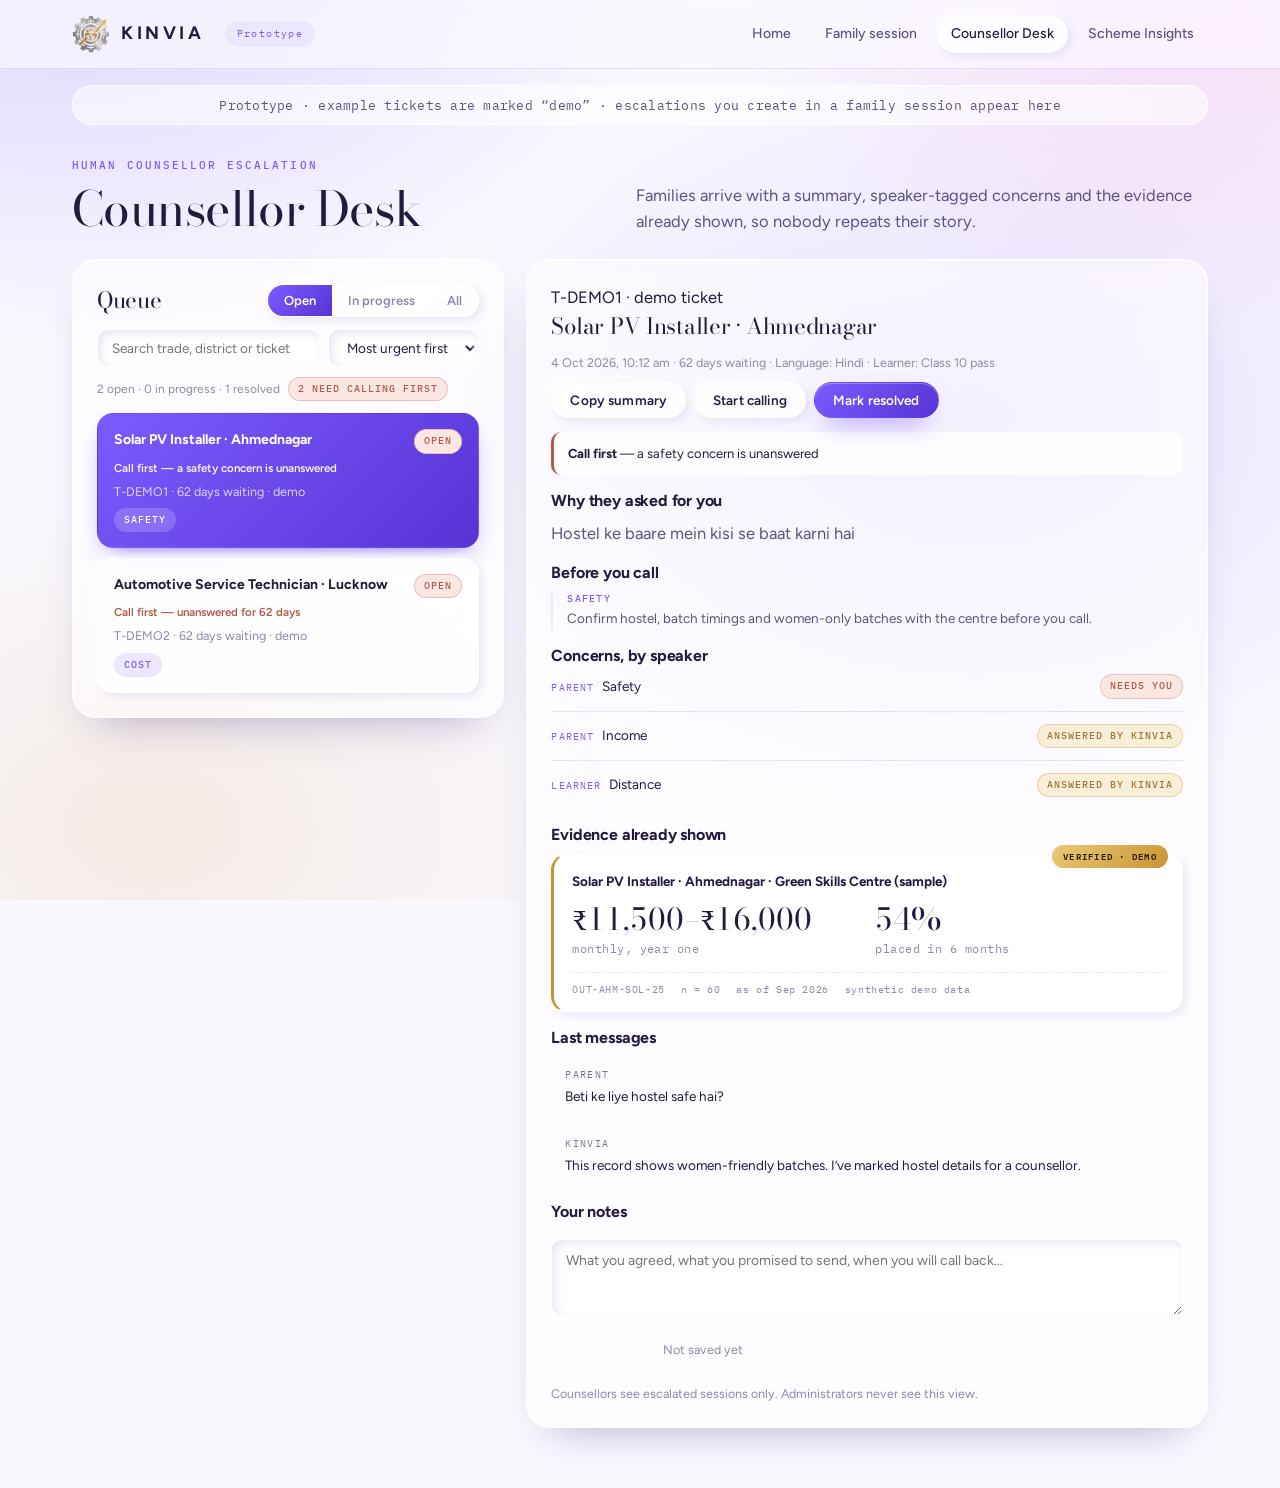
==== commit b7585e0d: "feat(desk,insights): triage, notes and focused analysis Desk: tickets now carry a 'Call first' band " ====
--- a/frontend/desk.html
+++ b/frontend/desk.html
@@ -11,7 +11,7 @@
 <link rel="preconnect" href="https://fonts.googleapis.com">
 <link rel="preconnect" href="https://fonts.gstatic.com" crossorigin>
 <link rel="stylesheet" href="https://fonts.googleapis.com/css2?family=Bodoni+Moda:ital,opsz,wght@0,6..96,400..600;1,6..96,400..500&family=Figtree:wght@400;500;600;700;800&family=Mukta:wght@400;500;600&family=Tiro+Devanagari+Hindi&family=IBM+Plex+Mono:wght@400;500&display=swap">
-<link rel="stylesheet" href="styles.css?v=18">
+<link rel="stylesheet" href="styles.css?v=20">
 </head>
 <body>
 <header class="topbar">
@@ -30,18 +30,28 @@
 
 <main class="wrap">
   <div class="app-head">
-    <div><p class="label">Human counsellor escalation</span><h1>Counsellor Desk</h1></div>
+    <div><p class="label">Human counsellor escalation</p><h1>Counsellor Desk</h1></div>
     <p class="muted" style="max-width:52ch">Families arrive with a summary, speaker-tagged concerns and the evidence already shown, so nobody repeats their story.</p>
   </div>
   <div class="desk">
     <section class="panel" aria-labelledby="q-h">
-      <div style="display:flex;justify-content:space-between;align-items:center;gap:8px;margin-bottom:10px">
+      <div style="display:flex;justify-content:space-between;align-items:center;gap:8px;margin-bottom:12px">
         <h2 id="q-h" style="margin:0">Queue</h2>
         <div class="lang-switch" role="group" aria-label="Filter">
           <button type="button" data-filter="open" aria-pressed="true">Open</button>
+          <button type="button" data-filter="active" aria-pressed="false">In progress</button>
           <button type="button" data-filter="all" aria-pressed="false">All</button>
         </div>
       </div>
+      <div class="q-tools">
+        <input type="search" id="q" placeholder="Search trade, district or ticket…" aria-label="Search the queue">
+        <select id="sort" aria-label="Sort the queue">
+          <option value="priority">Most urgent first</option>
+          <option value="wait">Longest waiting</option>
+          <option value="new">Newest first</option>
+        </select>
+      </div>
+      <p class="q-counts" id="qcounts"></p>
       <div class="tickets" id="tickets"></div>
     </section>
     <section class="panel" id="detail" aria-live="polite"></section>
@@ -49,6 +59,6 @@
 </main>
 <script src="data.js?v=10"></script>
 <script src="icons.js?v=10"></script>
-<script src="desk.js?v=10"></script>
+<script src="desk.js?v=11"></script>
 </body>
 </html>
--- a/frontend/styles.css
+++ b/frontend/styles.css
@@ -440,6 +440,67 @@
 .log .bubble.parent, .log .bubble.learner { align-self: flex-end; background: linear-gradient(135deg, var(--violet), var(--violet-deep));
   color: #fff; border-bottom-right-radius: 5px; box-shadow: 0 10px 22px -12px var(--violet); }
 .log .meta-row { display: flex; gap: 8px; flex-wrap: wrap; margin-top: 10px; align-items: center; }
+/* Context strip: on a phone the sidebar is far below, so the chat carries its own
+   district / trade readout and jumps to the real control when tapped. */
+.ctx-bar { display: flex; gap: 8px; align-items: center; flex-wrap: wrap; padding: 10px 18px;
+  border-bottom: 1px solid var(--rule); background: color-mix(in oklab, var(--violet) 4%, transparent); }
+.ctx-bar button { display: inline-flex; align-items: baseline; gap: 7px; border: 1px solid var(--glass-edge);
+  background: var(--glass-strong); color: var(--ink); border-radius: 999px; padding: 6px 14px;
+  font: 600 13px var(--body); cursor: pointer; box-shadow: var(--neu-sm); transition: all .16s var(--ease); }
+.ctx-bar button:hover { transform: translateY(-1px); border-color: var(--violet); }
+.ctx-bar button span { font: 500 9.5px var(--mono); letter-spacing: .14em; text-transform: uppercase; color: var(--violet); }
+.ctx-bar button.needs { border-color: var(--clay); color: var(--clay); }
+.ctx-bar button.needs span { color: var(--clay); }
+.ctx-flag { font: 500 10px var(--mono); letter-spacing: .1em; text-transform: uppercase; }
+.ctx-flag.ok { color: var(--gold); }
+.ctx-flag.no { color: var(--clay); }
+.panel.flash { animation: flash 1.2s var(--ease); }
+@keyframes flash { 0%, 100% { box-shadow: var(--glass-shadow); } 30% { box-shadow: 0 0 0 3px color-mix(in oklab, var(--violet) 45%, transparent); } }
+
+/* Typing beat before each reply. */
+.bubble.typing { display: flex; align-items: center; gap: 10px; padding: 15px 18px; }
+.typing .dots { display: inline-flex; gap: 5px; }
+.typing .dots i { width: 7px; height: 7px; border-radius: 50%; background: var(--violet); opacity: .35; animation: dot 1.1s infinite; }
+.typing .dots i:nth-child(2) { animation-delay: .15s; }
+.typing .dots i:nth-child(3) { animation-delay: .3s; }
+@keyframes dot { 0%, 60%, 100% { opacity: .3; transform: translateY(0); } 30% { opacity: 1; transform: translateY(-3px); } }
+@media (prefers-reduced-motion: reduce) { .typing .dots i { animation: none; opacity: .6; } .panel.flash { animation: none; } }
+
+/* Trade picker offered inside the conversation. */
+.inline-trades { display: flex; flex-wrap: wrap; gap: 8px; margin-top: 12px; }
+.inline-trades .chip { font-size: 13px; }
+.inline-trades .chip svg { width: 16px; height: 16px; }
+.inline-trades.used .chip { opacity: .45; cursor: default; box-shadow: none; }
+.inline-trades.used .chip[aria-pressed="true"] { opacity: 1; border-color: var(--violet); color: var(--violet); }
+
+/* District comparison. */
+.cmp { margin-top: 12px; border: 1px solid var(--glass-edge); border-radius: var(--r-sm); overflow: hidden; background: var(--glass-strong); }
+.cmp table { width: 100%; border-collapse: collapse; font-size: 13px; }
+.cmp th { font: 500 9.5px var(--mono); letter-spacing: .13em; text-transform: uppercase; color: var(--violet);
+  text-align: left; padding: 10px 12px; border-bottom: 1px solid var(--rule); }
+.cmp td { padding: 10px 12px; border-bottom: 1px solid var(--rule); vertical-align: middle; }
+.cmp tr:last-child td { border-bottom: 0; }
+.cmp tr.is-you { background: color-mix(in oklab, var(--gold) 10%, transparent); }
+.cmp td.mono { font: 400 10.5px var(--mono); color: var(--ink-3); }
+.cmp .tiny { padding: 10px 12px; border-top: 1px solid var(--rule); margin: 0; }
+/* A four-column table does not fit a chat bubble on a phone, and sideways scrolling
+   inside a conversation is worse than restacking, so each record becomes a block. */
+@media (max-width: 620px) {
+  .cmp thead { position: absolute; width: 1px; height: 1px; overflow: hidden; clip-path: inset(50%); }
+  .cmp table, .cmp tbody, .cmp tr, .cmp td { display: block; width: auto; }
+  .cmp tr { padding: 11px 12px; border-bottom: 1px solid var(--rule); }
+  .cmp tr:last-child { border-bottom: 0; }
+  .cmp td { border: 0; padding: 2px 0; display: flex; justify-content: space-between; gap: 12px; align-items: baseline; }
+  .cmp td::before { content: attr(data-l); font: 500 9.5px var(--mono); letter-spacing: .12em;
+    text-transform: uppercase; color: var(--ink-3); flex: none; }
+  .cmp td:first-child { font-weight: 700; font-size: 14.5px; margin-bottom: 4px; }
+  .cmp td:first-child::before { display: none; }
+}
+
+.suggest-label { font: 500 9.5px var(--mono); letter-spacing: .14em; text-transform: uppercase;
+  color: var(--ink-3); align-self: center; white-space: nowrap; padding-right: 2px; }
+.mic-state { font-size: 12.5px; color: var(--violet); margin: 0; display: flex; align-items: center; gap: 7px; }
+
 .composer { border-top: 1px solid var(--rule); padding: 14px 16px; display: grid; gap: 12px; }
 .composer > * { min-width: 0; }
 .quick { display: flex; gap: 8px; overflow-x: auto; padding-bottom: 2px; }
@@ -518,6 +579,27 @@
 .ticket[aria-pressed="true"] .tiny { color: rgba(255,255,255,.76) !important; }
 .ticket[aria-pressed="true"] .tag-mari { color: #fff; background: rgba(255,255,255,.18); }
 .ticket .t-top { display: flex; justify-content: space-between; gap: 10px; font-weight: 700; font-size: 14px; }
+.q-tools { display: grid; grid-template-columns: minmax(0, 1fr) auto; gap: 8px; margin-bottom: 10px; }
+.q-tools input, .q-tools select { font: 400 13.5px var(--body); padding: 9px 14px; border-radius: var(--r-sm);
+  border: 1px solid var(--glass-edge); background: var(--glass-strong); color: var(--ink); box-shadow: var(--neu-inset); min-width: 0; }
+.q-counts { font-size: 12px; color: var(--ink-3); margin-bottom: 12px; display: flex; gap: 8px; align-items: center; flex-wrap: wrap; }
+/* Triage states name their reason, so the colour is a shortcut rather than the message. */
+.prio { font: 600 11.5px var(--body); display: block; }
+.prio.p-now { color: var(--clay); }
+.prio.p-soon { color: var(--gold); }
+.prio.p-low { color: var(--ink-3); }
+.ticket[aria-pressed="true"] .prio { color: rgba(255,255,255,.92); }
+.prio-bar { margin-top: 14px; padding: 11px 14px; border-radius: var(--r-sm); font-size: 13px;
+  background: var(--glass-strong); border-left: 3px solid var(--ink-3); }
+.prio-bar.p-now { border-left-color: var(--clay); }
+.prio-bar.p-soon { border-left-color: var(--gold); }
+.d-actions { display: flex; gap: 8px; flex-wrap: wrap; }
+.brief { list-style: none; margin: 8px 0 0; padding: 0; display: grid; gap: 10px; }
+.brief li { font-size: 13.5px; color: var(--ink-2); padding-left: 14px; border-left: 2px solid var(--violet-soft); }
+.brief li span { display: block; font: 500 9.5px var(--mono); letter-spacing: .13em; text-transform: uppercase; color: var(--violet); margin-bottom: 3px; }
+.notes { width: 100%; font: 400 14px var(--body); padding: 12px 14px; border-radius: var(--r-sm); resize: vertical;
+  border: 1px solid var(--glass-edge); background: var(--glass-strong); color: var(--ink); box-shadow: var(--neu-inset); margin-top: 8px; }
+.notes-row { display: flex; gap: 12px; align-items: center; margin-top: 8px; flex-wrap: wrap; }
 
 /* insights */
 .kpis { display: grid; grid-template-columns: repeat(4, minmax(0, 1fr)); gap: 16px; margin-bottom: 24px; }
@@ -529,8 +611,24 @@
 .heat { display: grid; grid-template-columns: 152px repeat(7, minmax(52px, 1fr)); gap: 4px; font-size: 12.5px; min-width: 620px; }
 .heat .h { font-family: var(--mono); font-size: 9.5px; color: var(--violet); text-align: center; padding: 6px 0; letter-spacing: .08em; text-transform: uppercase; }
 .heat .d { font-weight: 700; padding: 9px 8px 9px 0; font-size: 13.5px; }
-.heat .c { display: grid; place-items: center; padding: 10px 0; font-variant-numeric: tabular-nums; font-weight: 600; font-size: 12.5px; font-family: var(--mono); border-radius: 8px; }
+.heat .c { display: grid; place-items: center; padding: 10px 0; font-variant-numeric: tabular-nums; font-weight: 600; font-size: 12.5px; font-family: var(--mono); border-radius: 8px; transition: opacity .18s var(--ease); }
+.heat .c.dim { opacity: .22; }
+.heat button.h { border: 0; cursor: pointer; background: transparent; border-radius: 6px; transition: all .16s var(--ease); }
+.heat button.h:hover { background: var(--violet-soft); color: var(--violet-deep); }
+.heat button.h[aria-pressed="true"] { background: var(--violet); color: #fff; }
 .heat-scroll { overflow-x: auto; }
+.heat-legend { display: flex; align-items: center; gap: 6px; margin-top: 14px; flex-wrap: wrap; }
+.heat-legend .sw { width: 26px; height: 11px; border-radius: 3px; border: 1px solid var(--rule); }
+.heat-legend .chip { margin-left: 6px; font-size: 12px; padding: 5px 12px; }
+/* Visually hidden, but read out with the cell value by a screen reader. */
+.vh { position: absolute; width: 1px; height: 1px; overflow: hidden; clip-path: inset(50%); white-space: nowrap; }
+.head-tools { display: flex; gap: 10px; align-items: end; flex-wrap: wrap; }
+.priority-list { display: grid; gap: 2px; }
+.pri-row { display: grid; grid-template-columns: 34px minmax(0, 1fr) auto; gap: 14px; align-items: center;
+  padding: 13px 0; border-top: 1px solid var(--rule); }
+.pri-row:first-child { border-top: 0; }
+.pri-row p { margin: 3px 0 0; }
+.pri-rank { font-family: var(--display); font-size: 1.5rem; color: var(--violet); text-align: center; line-height: 1; }
 .hbars { display: grid; }
 .hbar { display: grid; grid-template-columns: 112px minmax(0, 1fr) 46px; gap: 14px; align-items: center; font-size: 13.5px; padding: 10px 0; border-top: 1px solid var(--rule); }
 .hbar:first-child { border-top: 0; }
@@ -575,6 +673,9 @@
   .panel, .tile, .surface, .dialog { padding: 20px; }
   .badge { display: none; }
   .hero h1 { font-size: 2.5rem; }
+  .q-tools { grid-template-columns: minmax(0, 1fr); }
+  .pri-row { grid-template-columns: 28px minmax(0, 1fr); row-gap: 8px; }
+  .pri-row .tag { grid-column: 2; justify-self: start; }
 }
 @media print {
   .topbar, .prototype-note, .footer, .no-print { display: none !important; }
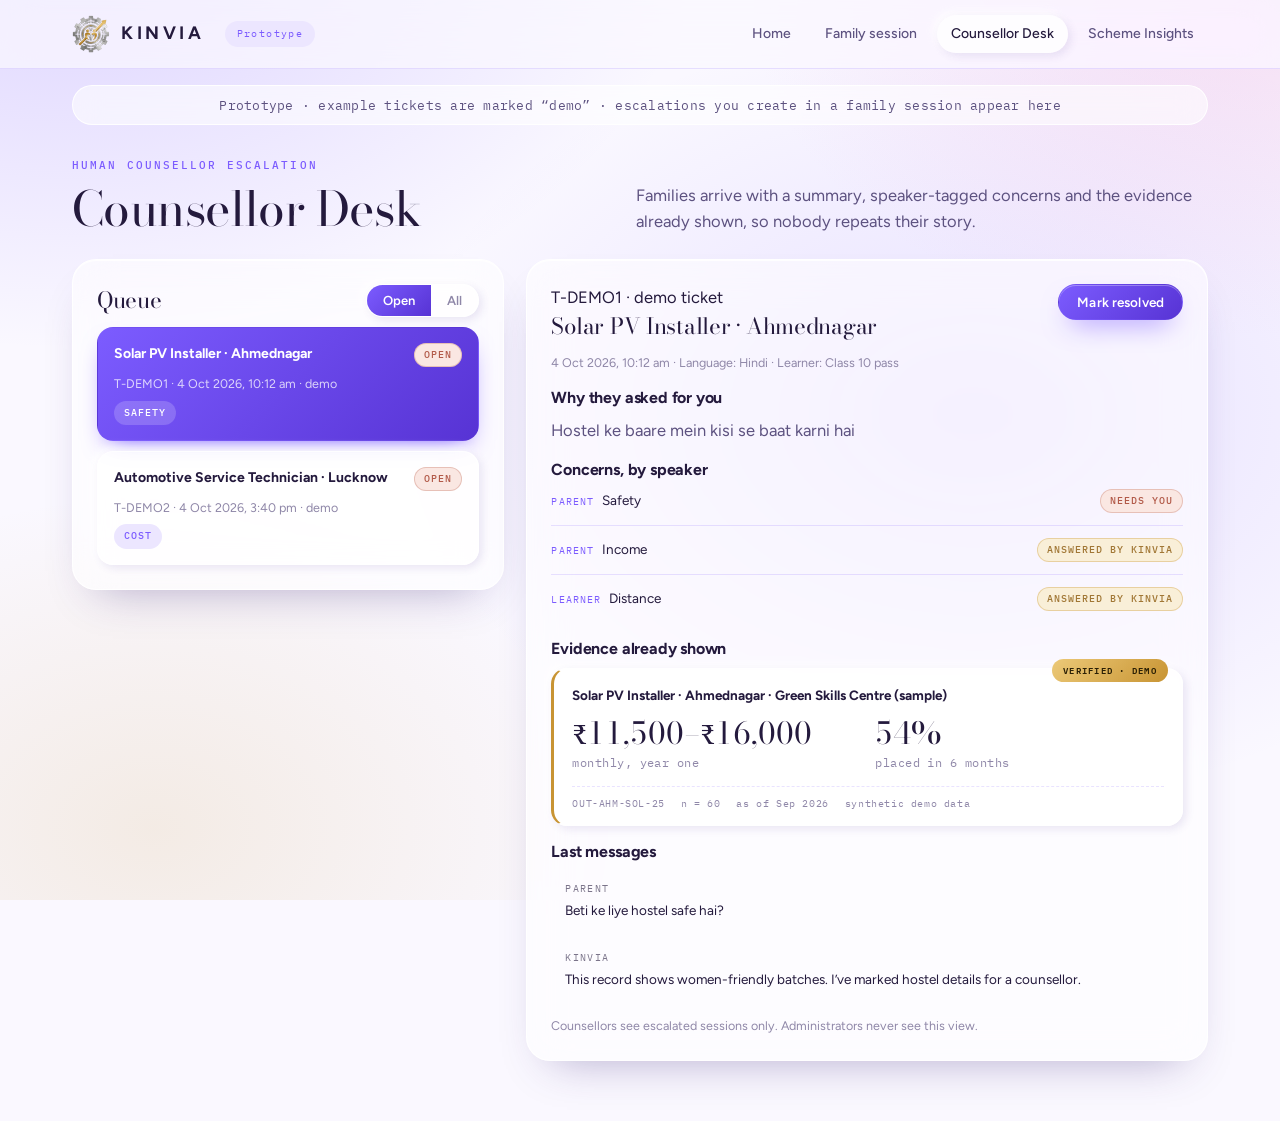
==== commit 94fb7759: "Merge dev into aditya to preserve current prototype work" ====
--- a/frontend/desk.html
+++ b/frontend/desk.html
@@ -11,7 +11,7 @@
 <link rel="preconnect" href="https://fonts.googleapis.com">
 <link rel="preconnect" href="https://fonts.gstatic.com" crossorigin>
 <link rel="stylesheet" href="https://fonts.googleapis.com/css2?family=Bodoni+Moda:ital,opsz,wght@0,6..96,400..600;1,6..96,400..500&family=Figtree:wght@400;500;600;700;800&family=Mukta:wght@400;500;600&family=Tiro+Devanagari+Hindi&family=IBM+Plex+Mono:wght@400;500&display=swap">
-<link rel="stylesheet" href="styles.css?v=20">
+<link rel="stylesheet" href="styles.css?v=19">
 </head>
 <body>
 <header class="topbar">
@@ -30,28 +30,18 @@
 
 <main class="wrap">
   <div class="app-head">
-    <div><p class="label">Human counsellor escalation</p><h1>Counsellor Desk</h1></div>
+    <div><p class="label">Human counsellor escalation</span><h1>Counsellor Desk</h1></div>
     <p class="muted" style="max-width:52ch">Families arrive with a summary, speaker-tagged concerns and the evidence already shown, so nobody repeats their story.</p>
   </div>
   <div class="desk">
     <section class="panel" aria-labelledby="q-h">
-      <div style="display:flex;justify-content:space-between;align-items:center;gap:8px;margin-bottom:12px">
+      <div style="display:flex;justify-content:space-between;align-items:center;gap:8px;margin-bottom:10px">
         <h2 id="q-h" style="margin:0">Queue</h2>
         <div class="lang-switch" role="group" aria-label="Filter">
           <button type="button" data-filter="open" aria-pressed="true">Open</button>
-          <button type="button" data-filter="active" aria-pressed="false">In progress</button>
           <button type="button" data-filter="all" aria-pressed="false">All</button>
         </div>
       </div>
-      <div class="q-tools">
-        <input type="search" id="q" placeholder="Search trade, district or ticket…" aria-label="Search the queue">
-        <select id="sort" aria-label="Sort the queue">
-          <option value="priority">Most urgent first</option>
-          <option value="wait">Longest waiting</option>
-          <option value="new">Newest first</option>
-        </select>
-      </div>
-      <p class="q-counts" id="qcounts"></p>
       <div class="tickets" id="tickets"></div>
     </section>
     <section class="panel" id="detail" aria-live="polite"></section>
@@ -59,6 +49,6 @@
 </main>
 <script src="data.js?v=10"></script>
 <script src="icons.js?v=10"></script>
-<script src="desk.js?v=11"></script>
+<script src="desk.js?v=10"></script>
 </body>
 </html>
--- a/frontend/styles.css
+++ b/frontend/styles.css
@@ -579,27 +579,6 @@
 .ticket[aria-pressed="true"] .tiny { color: rgba(255,255,255,.76) !important; }
 .ticket[aria-pressed="true"] .tag-mari { color: #fff; background: rgba(255,255,255,.18); }
 .ticket .t-top { display: flex; justify-content: space-between; gap: 10px; font-weight: 700; font-size: 14px; }
-.q-tools { display: grid; grid-template-columns: minmax(0, 1fr) auto; gap: 8px; margin-bottom: 10px; }
-.q-tools input, .q-tools select { font: 400 13.5px var(--body); padding: 9px 14px; border-radius: var(--r-sm);
-  border: 1px solid var(--glass-edge); background: var(--glass-strong); color: var(--ink); box-shadow: var(--neu-inset); min-width: 0; }
-.q-counts { font-size: 12px; color: var(--ink-3); margin-bottom: 12px; display: flex; gap: 8px; align-items: center; flex-wrap: wrap; }
-/* Triage states name their reason, so the colour is a shortcut rather than the message. */
-.prio { font: 600 11.5px var(--body); display: block; }
-.prio.p-now { color: var(--clay); }
-.prio.p-soon { color: var(--gold); }
-.prio.p-low { color: var(--ink-3); }
-.ticket[aria-pressed="true"] .prio { color: rgba(255,255,255,.92); }
-.prio-bar { margin-top: 14px; padding: 11px 14px; border-radius: var(--r-sm); font-size: 13px;
-  background: var(--glass-strong); border-left: 3px solid var(--ink-3); }
-.prio-bar.p-now { border-left-color: var(--clay); }
-.prio-bar.p-soon { border-left-color: var(--gold); }
-.d-actions { display: flex; gap: 8px; flex-wrap: wrap; }
-.brief { list-style: none; margin: 8px 0 0; padding: 0; display: grid; gap: 10px; }
-.brief li { font-size: 13.5px; color: var(--ink-2); padding-left: 14px; border-left: 2px solid var(--violet-soft); }
-.brief li span { display: block; font: 500 9.5px var(--mono); letter-spacing: .13em; text-transform: uppercase; color: var(--violet); margin-bottom: 3px; }
-.notes { width: 100%; font: 400 14px var(--body); padding: 12px 14px; border-radius: var(--r-sm); resize: vertical;
-  border: 1px solid var(--glass-edge); background: var(--glass-strong); color: var(--ink); box-shadow: var(--neu-inset); margin-top: 8px; }
-.notes-row { display: flex; gap: 12px; align-items: center; margin-top: 8px; flex-wrap: wrap; }
 
 /* insights */
 .kpis { display: grid; grid-template-columns: repeat(4, minmax(0, 1fr)); gap: 16px; margin-bottom: 24px; }
@@ -611,24 +590,8 @@
 .heat { display: grid; grid-template-columns: 152px repeat(7, minmax(52px, 1fr)); gap: 4px; font-size: 12.5px; min-width: 620px; }
 .heat .h { font-family: var(--mono); font-size: 9.5px; color: var(--violet); text-align: center; padding: 6px 0; letter-spacing: .08em; text-transform: uppercase; }
 .heat .d { font-weight: 700; padding: 9px 8px 9px 0; font-size: 13.5px; }
-.heat .c { display: grid; place-items: center; padding: 10px 0; font-variant-numeric: tabular-nums; font-weight: 600; font-size: 12.5px; font-family: var(--mono); border-radius: 8px; transition: opacity .18s var(--ease); }
-.heat .c.dim { opacity: .22; }
-.heat button.h { border: 0; cursor: pointer; background: transparent; border-radius: 6px; transition: all .16s var(--ease); }
-.heat button.h:hover { background: var(--violet-soft); color: var(--violet-deep); }
-.heat button.h[aria-pressed="true"] { background: var(--violet); color: #fff; }
+.heat .c { display: grid; place-items: center; padding: 10px 0; font-variant-numeric: tabular-nums; font-weight: 600; font-size: 12.5px; font-family: var(--mono); border-radius: 8px; }
 .heat-scroll { overflow-x: auto; }
-.heat-legend { display: flex; align-items: center; gap: 6px; margin-top: 14px; flex-wrap: wrap; }
-.heat-legend .sw { width: 26px; height: 11px; border-radius: 3px; border: 1px solid var(--rule); }
-.heat-legend .chip { margin-left: 6px; font-size: 12px; padding: 5px 12px; }
-/* Visually hidden, but read out with the cell value by a screen reader. */
-.vh { position: absolute; width: 1px; height: 1px; overflow: hidden; clip-path: inset(50%); white-space: nowrap; }
-.head-tools { display: flex; gap: 10px; align-items: end; flex-wrap: wrap; }
-.priority-list { display: grid; gap: 2px; }
-.pri-row { display: grid; grid-template-columns: 34px minmax(0, 1fr) auto; gap: 14px; align-items: center;
-  padding: 13px 0; border-top: 1px solid var(--rule); }
-.pri-row:first-child { border-top: 0; }
-.pri-row p { margin: 3px 0 0; }
-.pri-rank { font-family: var(--display); font-size: 1.5rem; color: var(--violet); text-align: center; line-height: 1; }
 .hbars { display: grid; }
 .hbar { display: grid; grid-template-columns: 112px minmax(0, 1fr) 46px; gap: 14px; align-items: center; font-size: 13.5px; padding: 10px 0; border-top: 1px solid var(--rule); }
 .hbar:first-child { border-top: 0; }
@@ -673,9 +636,6 @@
   .panel, .tile, .surface, .dialog { padding: 20px; }
   .badge { display: none; }
   .hero h1 { font-size: 2.5rem; }
-  .q-tools { grid-template-columns: minmax(0, 1fr); }
-  .pri-row { grid-template-columns: 28px minmax(0, 1fr); row-gap: 8px; }
-  .pri-row .tag { grid-column: 2; justify-self: start; }
 }
 @media print {
   .topbar, .prototype-note, .footer, .no-print { display: none !important; }
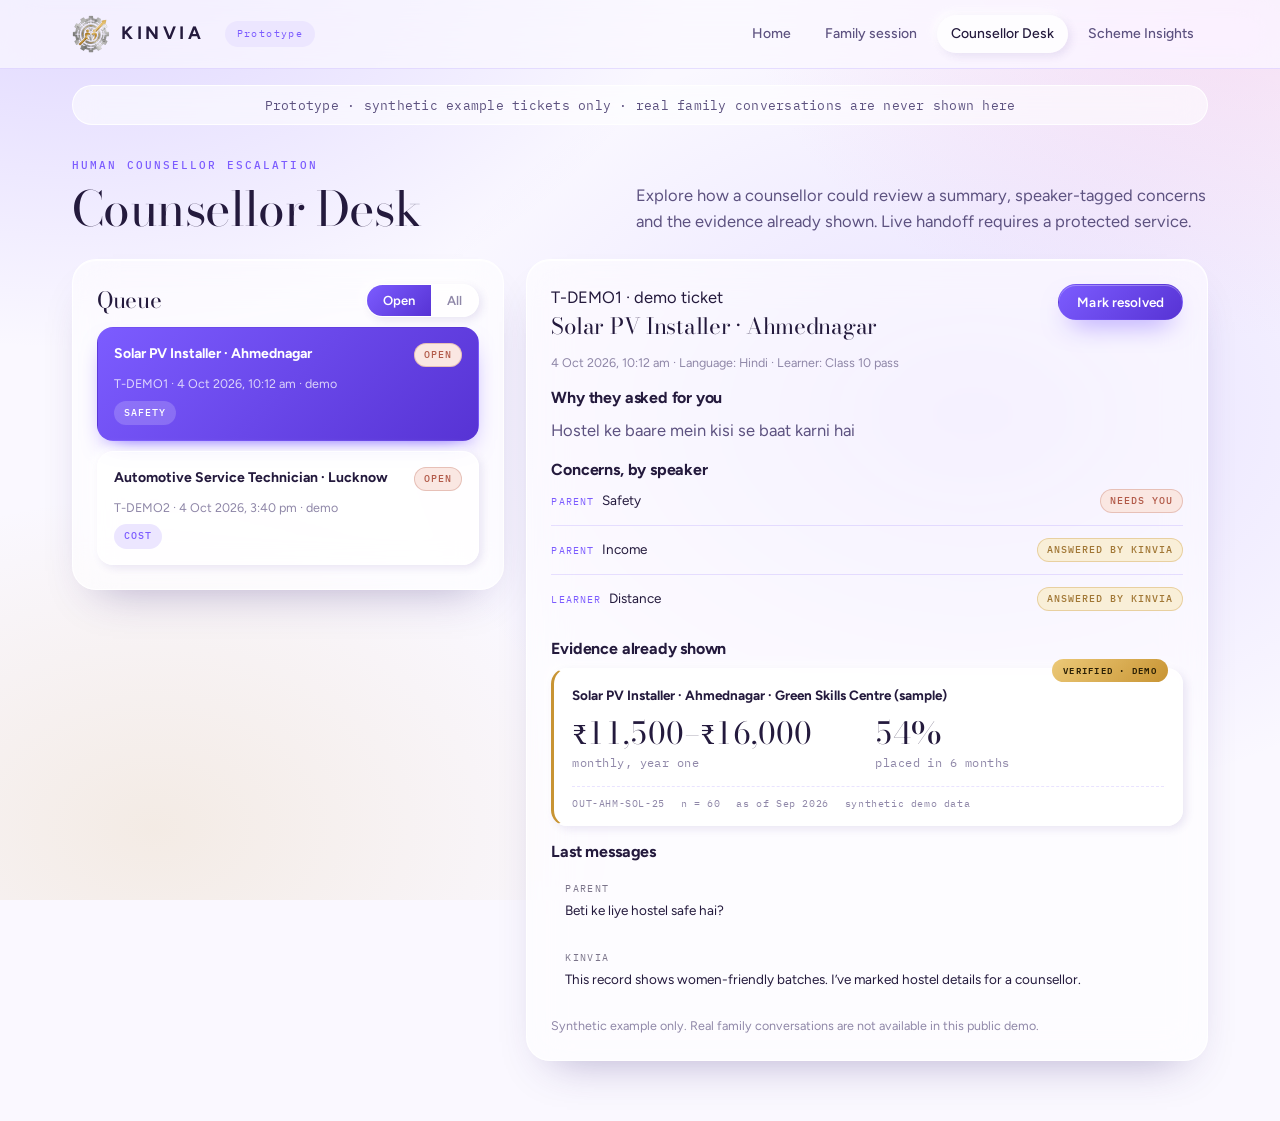
==== commit 446e912a: "fix: protect family conversations and harden prototype lifecycle" ====
--- a/frontend/desk.html
+++ b/frontend/desk.html
@@ -11,7 +11,7 @@
 <link rel="preconnect" href="https://fonts.googleapis.com">
 <link rel="preconnect" href="https://fonts.gstatic.com" crossorigin>
 <link rel="stylesheet" href="https://fonts.googleapis.com/css2?family=Bodoni+Moda:ital,opsz,wght@0,6..96,400..600;1,6..96,400..500&family=Figtree:wght@400;500;600;700;800&family=Mukta:wght@400;500;600&family=Tiro+Devanagari+Hindi&family=IBM+Plex+Mono:wght@400;500&display=swap">
-<link rel="stylesheet" href="styles.css?v=19">
+<link rel="stylesheet" href="styles.css?v=20">
 </head>
 <body>
 <header class="topbar">
@@ -26,12 +26,12 @@
     </nav>
   </div>
 </header>
-<p class="prototype-note">Prototype · example tickets are marked “demo” · escalations you create in a family session appear here</p>
+<p class="prototype-note">Prototype · synthetic example tickets only · real family conversations are never shown here</p>
 
 <main class="wrap">
   <div class="app-head">
     <div><p class="label">Human counsellor escalation</span><h1>Counsellor Desk</h1></div>
-    <p class="muted" style="max-width:52ch">Families arrive with a summary, speaker-tagged concerns and the evidence already shown, so nobody repeats their story.</p>
+    <p class="muted" style="max-width:52ch">Explore how a counsellor could review a summary, speaker-tagged concerns and the evidence already shown. Live handoff requires a protected service.</p>
   </div>
   <div class="desk">
     <section class="panel" aria-labelledby="q-h">
@@ -47,8 +47,8 @@
     <section class="panel" id="detail" aria-live="polite"></section>
   </div>
 </main>
-<script src="data.js?v=10"></script>
+<script src="data.js?v=11"></script>
 <script src="icons.js?v=10"></script>
-<script src="desk.js?v=10"></script>
+<script src="desk.js?v=11"></script>
 </body>
 </html>
--- a/frontend/styles.css
+++ b/frontend/styles.css
@@ -553,7 +553,10 @@
    `margin: auto` centres the dialog when it fits and still allows scrolling when it does not. */
 .overlay { position: fixed; inset: 0; z-index: 50; background: rgba(27,16,56,.55);
   -webkit-backdrop-filter: blur(10px); backdrop-filter: blur(10px); display: grid; justify-items: center;
+  width: 100%; height: 100dvh; max-width: none; max-height: none; margin: 0; border: 0; color: inherit;
   padding: 18px; overflow-y: auto; overscroll-behavior: contain; }
+.overlay:not([open]) { display: none; }
+.overlay::backdrop { background: transparent; }
 .dialog { max-width: 580px; width: 100%; margin: auto; padding: 34px; display: grid; gap: 18px; border-radius: var(--r-lg);
   background: var(--glass-strong); -webkit-backdrop-filter: blur(24px) saturate(160%); backdrop-filter: blur(24px) saturate(160%);
   border: 1px solid var(--glass-edge); border-top: 3px solid var(--gold);
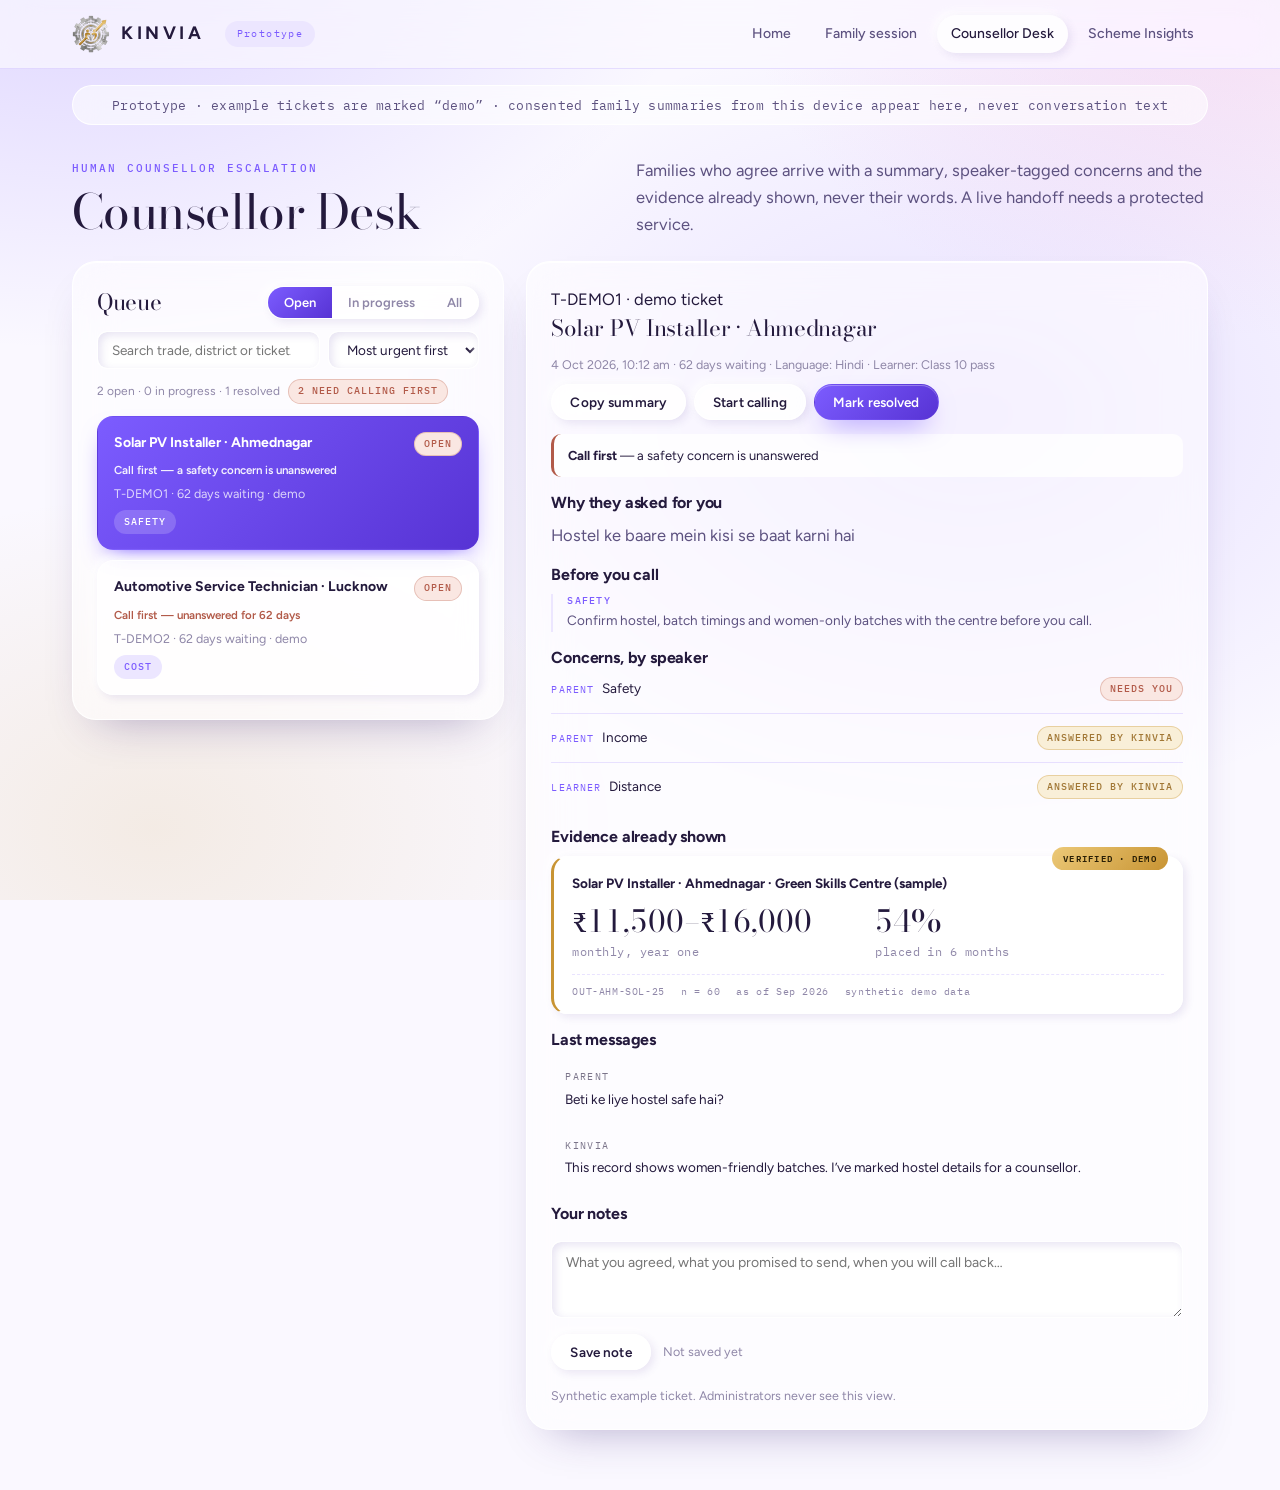
==== commit 5c3ac7b6: "fix: reconcile Desk triage with privacy release and restore consented escalation Merge dev into veda" ====
--- a/frontend/desk.html
+++ b/frontend/desk.html
@@ -11,7 +11,7 @@
 <link rel="preconnect" href="https://fonts.googleapis.com">
 <link rel="preconnect" href="https://fonts.gstatic.com" crossorigin>
 <link rel="stylesheet" href="https://fonts.googleapis.com/css2?family=Bodoni+Moda:ital,opsz,wght@0,6..96,400..600;1,6..96,400..500&family=Figtree:wght@400;500;600;700;800&family=Mukta:wght@400;500;600&family=Tiro+Devanagari+Hindi&family=IBM+Plex+Mono:wght@400;500&display=swap">
-<link rel="stylesheet" href="styles.css?v=20">
+<link rel="stylesheet" href="styles.css?v=21">
 </head>
 <body>
 <header class="topbar">
@@ -26,29 +26,39 @@
     </nav>
   </div>
 </header>
-<p class="prototype-note">Prototype · synthetic example tickets only · real family conversations are never shown here</p>
+<p class="prototype-note">Prototype · example tickets are marked “demo” · consented family summaries from this device appear here, never conversation text</p>
 
 <main class="wrap">
   <div class="app-head">
-    <div><p class="label">Human counsellor escalation</span><h1>Counsellor Desk</h1></div>
-    <p class="muted" style="max-width:52ch">Explore how a counsellor could review a summary, speaker-tagged concerns and the evidence already shown. Live handoff requires a protected service.</p>
+    <div><p class="label">Human counsellor escalation</p><h1>Counsellor Desk</h1></div>
+    <p class="muted" style="max-width:52ch">Families who agree arrive with a summary, speaker-tagged concerns and the evidence already shown, never their words. A live handoff needs a protected service.</p>
   </div>
   <div class="desk">
     <section class="panel" aria-labelledby="q-h">
-      <div style="display:flex;justify-content:space-between;align-items:center;gap:8px;margin-bottom:10px">
+      <div style="display:flex;justify-content:space-between;align-items:center;gap:8px;margin-bottom:12px">
         <h2 id="q-h" style="margin:0">Queue</h2>
         <div class="lang-switch" role="group" aria-label="Filter">
           <button type="button" data-filter="open" aria-pressed="true">Open</button>
+          <button type="button" data-filter="active" aria-pressed="false">In progress</button>
           <button type="button" data-filter="all" aria-pressed="false">All</button>
         </div>
       </div>
+      <div class="q-tools">
+        <input type="search" id="q" placeholder="Search trade, district or ticket…" aria-label="Search the queue">
+        <select id="sort" aria-label="Sort the queue">
+          <option value="priority">Most urgent first</option>
+          <option value="wait">Longest waiting</option>
+          <option value="new">Newest first</option>
+        </select>
+      </div>
+      <p class="q-counts" id="qcounts"></p>
       <div class="tickets" id="tickets"></div>
     </section>
     <section class="panel" id="detail" aria-live="polite"></section>
   </div>
 </main>
-<script src="data.js?v=11"></script>
+<script src="data.js?v=12"></script>
 <script src="icons.js?v=10"></script>
-<script src="desk.js?v=11"></script>
+<script src="desk.js?v=12"></script>
 </body>
 </html>
--- a/frontend/styles.css
+++ b/frontend/styles.css
@@ -582,6 +582,27 @@
 .ticket[aria-pressed="true"] .tiny { color: rgba(255,255,255,.76) !important; }
 .ticket[aria-pressed="true"] .tag-mari { color: #fff; background: rgba(255,255,255,.18); }
 .ticket .t-top { display: flex; justify-content: space-between; gap: 10px; font-weight: 700; font-size: 14px; }
+.q-tools { display: grid; grid-template-columns: minmax(0, 1fr) auto; gap: 8px; margin-bottom: 10px; }
+.q-tools input, .q-tools select { font: 400 13.5px var(--body); padding: 9px 14px; border-radius: var(--r-sm);
+  border: 1px solid var(--glass-edge); background: var(--glass-strong); color: var(--ink); box-shadow: var(--neu-inset); min-width: 0; }
+.q-counts { font-size: 12px; color: var(--ink-3); margin-bottom: 12px; display: flex; gap: 8px; align-items: center; flex-wrap: wrap; }
+/* Triage states name their reason, so the colour is a shortcut rather than the message. */
+.prio { font: 600 11.5px var(--body); display: block; }
+.prio.p-now { color: var(--clay); }
+.prio.p-soon { color: var(--gold); }
+.prio.p-low { color: var(--ink-3); }
+.ticket[aria-pressed="true"] .prio { color: rgba(255,255,255,.92); }
+.prio-bar { margin-top: 14px; padding: 11px 14px; border-radius: var(--r-sm); font-size: 13px;
+  background: var(--glass-strong); border-left: 3px solid var(--ink-3); }
+.prio-bar.p-now { border-left-color: var(--clay); }
+.prio-bar.p-soon { border-left-color: var(--gold); }
+.d-actions { display: flex; gap: 8px; flex-wrap: wrap; }
+.brief { list-style: none; margin: 8px 0 0; padding: 0; display: grid; gap: 10px; }
+.brief li { font-size: 13.5px; color: var(--ink-2); padding-left: 14px; border-left: 2px solid var(--violet-soft); }
+.brief li span { display: block; font: 500 9.5px var(--mono); letter-spacing: .13em; text-transform: uppercase; color: var(--violet); margin-bottom: 3px; }
+.notes { width: 100%; font: 400 14px var(--body); padding: 12px 14px; border-radius: var(--r-sm); resize: vertical;
+  border: 1px solid var(--glass-edge); background: var(--glass-strong); color: var(--ink); box-shadow: var(--neu-inset); margin-top: 8px; }
+.notes-row { display: flex; gap: 12px; align-items: center; margin-top: 8px; flex-wrap: wrap; }
 
 /* insights */
 .kpis { display: grid; grid-template-columns: repeat(4, minmax(0, 1fr)); gap: 16px; margin-bottom: 24px; }
@@ -593,8 +614,24 @@
 .heat { display: grid; grid-template-columns: 152px repeat(7, minmax(52px, 1fr)); gap: 4px; font-size: 12.5px; min-width: 620px; }
 .heat .h { font-family: var(--mono); font-size: 9.5px; color: var(--violet); text-align: center; padding: 6px 0; letter-spacing: .08em; text-transform: uppercase; }
 .heat .d { font-weight: 700; padding: 9px 8px 9px 0; font-size: 13.5px; }
-.heat .c { display: grid; place-items: center; padding: 10px 0; font-variant-numeric: tabular-nums; font-weight: 600; font-size: 12.5px; font-family: var(--mono); border-radius: 8px; }
+.heat .c { display: grid; place-items: center; padding: 10px 0; font-variant-numeric: tabular-nums; font-weight: 600; font-size: 12.5px; font-family: var(--mono); border-radius: 8px; transition: opacity .18s var(--ease); }
+.heat .c.dim { opacity: .22; }
+.heat button.h { border: 0; cursor: pointer; background: transparent; border-radius: 6px; transition: all .16s var(--ease); }
+.heat button.h:hover { background: var(--violet-soft); color: var(--violet-deep); }
+.heat button.h[aria-pressed="true"] { background: var(--violet); color: #fff; }
 .heat-scroll { overflow-x: auto; }
+.heat-legend { display: flex; align-items: center; gap: 6px; margin-top: 14px; flex-wrap: wrap; }
+.heat-legend .sw { width: 26px; height: 11px; border-radius: 3px; border: 1px solid var(--rule); }
+.heat-legend .chip { margin-left: 6px; font-size: 12px; padding: 5px 12px; }
+/* Visually hidden, but read out with the cell value by a screen reader. */
+.vh { position: absolute; width: 1px; height: 1px; overflow: hidden; clip-path: inset(50%); white-space: nowrap; }
+.head-tools { display: flex; gap: 10px; align-items: end; flex-wrap: wrap; }
+.priority-list { display: grid; gap: 2px; }
+.pri-row { display: grid; grid-template-columns: 34px minmax(0, 1fr) auto; gap: 14px; align-items: center;
+  padding: 13px 0; border-top: 1px solid var(--rule); }
+.pri-row:first-child { border-top: 0; }
+.pri-row p { margin: 3px 0 0; }
+.pri-rank { font-family: var(--display); font-size: 1.5rem; color: var(--violet); text-align: center; line-height: 1; }
 .hbars { display: grid; }
 .hbar { display: grid; grid-template-columns: 112px minmax(0, 1fr) 46px; gap: 14px; align-items: center; font-size: 13.5px; padding: 10px 0; border-top: 1px solid var(--rule); }
 .hbar:first-child { border-top: 0; }
@@ -639,6 +676,9 @@
   .panel, .tile, .surface, .dialog { padding: 20px; }
   .badge { display: none; }
   .hero h1 { font-size: 2.5rem; }
+  .q-tools { grid-template-columns: minmax(0, 1fr); }
+  .pri-row { grid-template-columns: 28px minmax(0, 1fr); row-gap: 8px; }
+  .pri-row .tag { grid-column: 2; justify-self: start; }
 }
 @media print {
   .topbar, .prototype-note, .footer, .no-print { display: none !important; }
